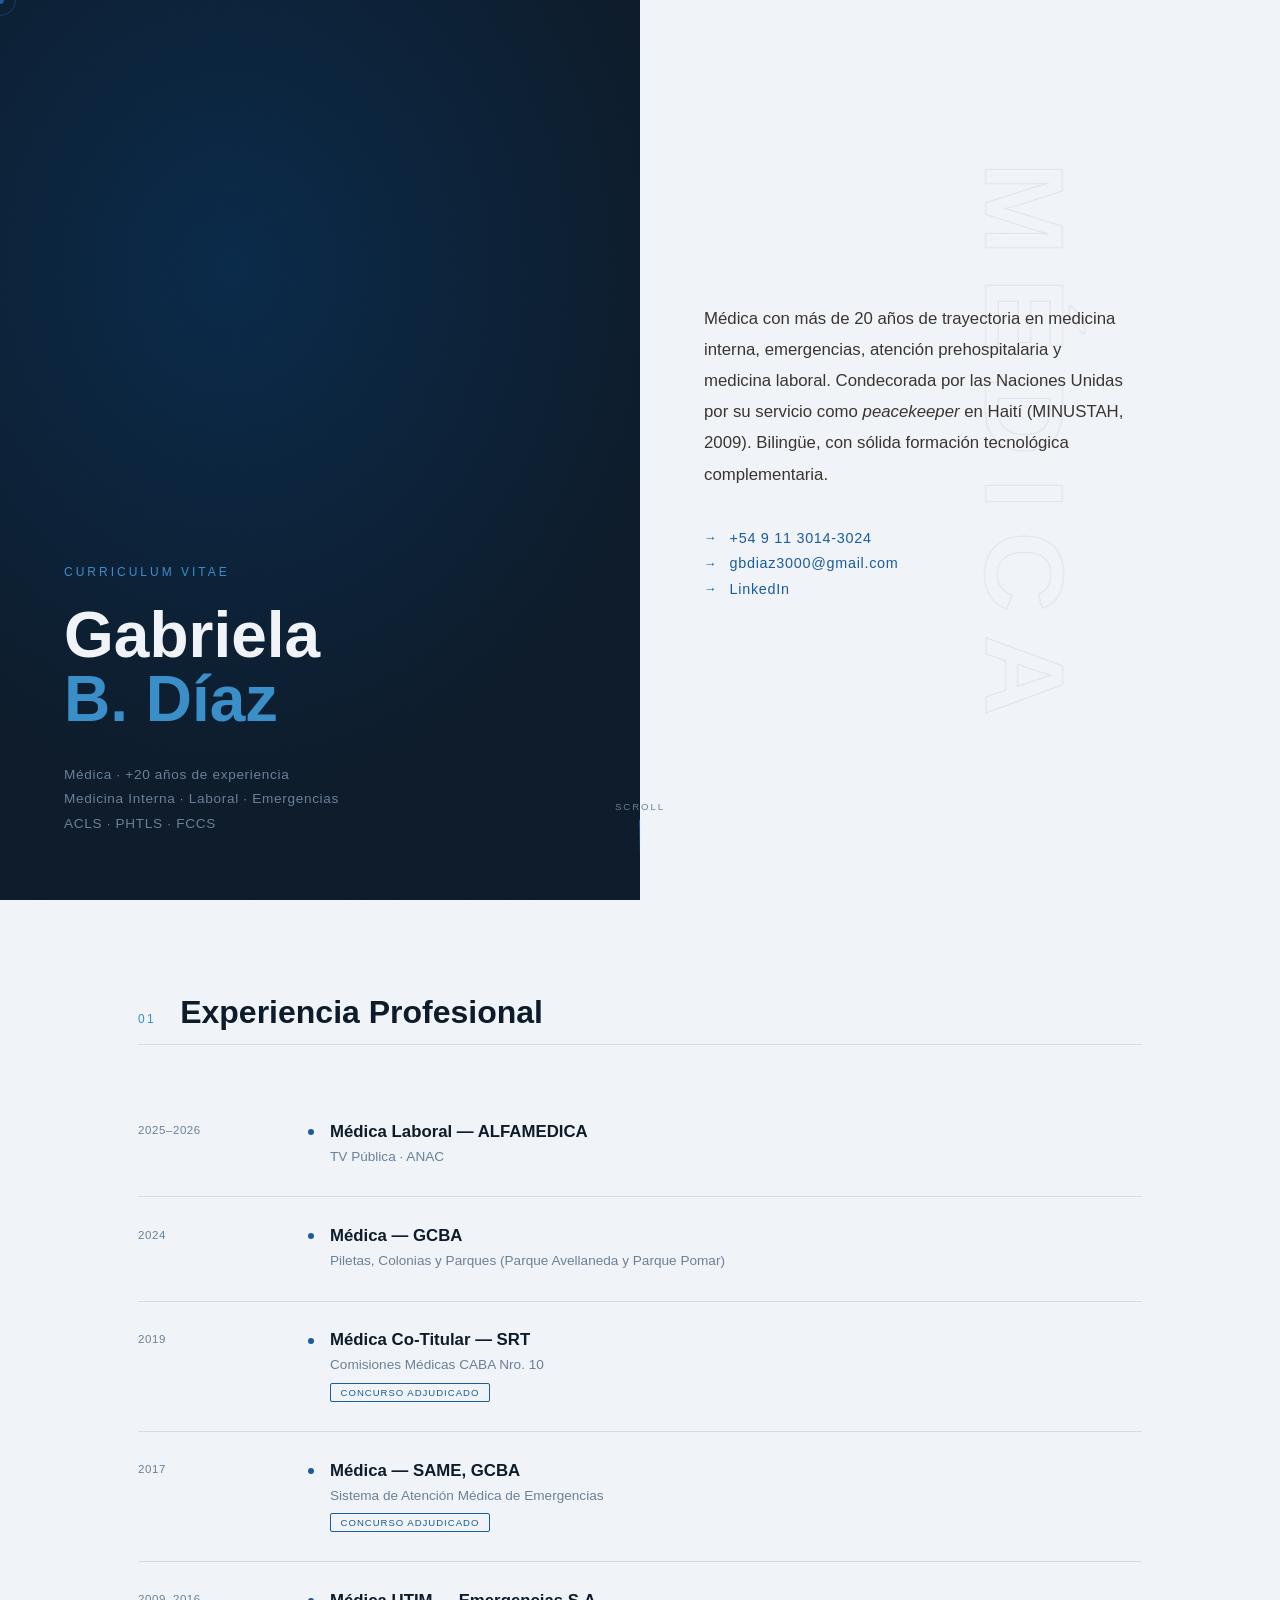
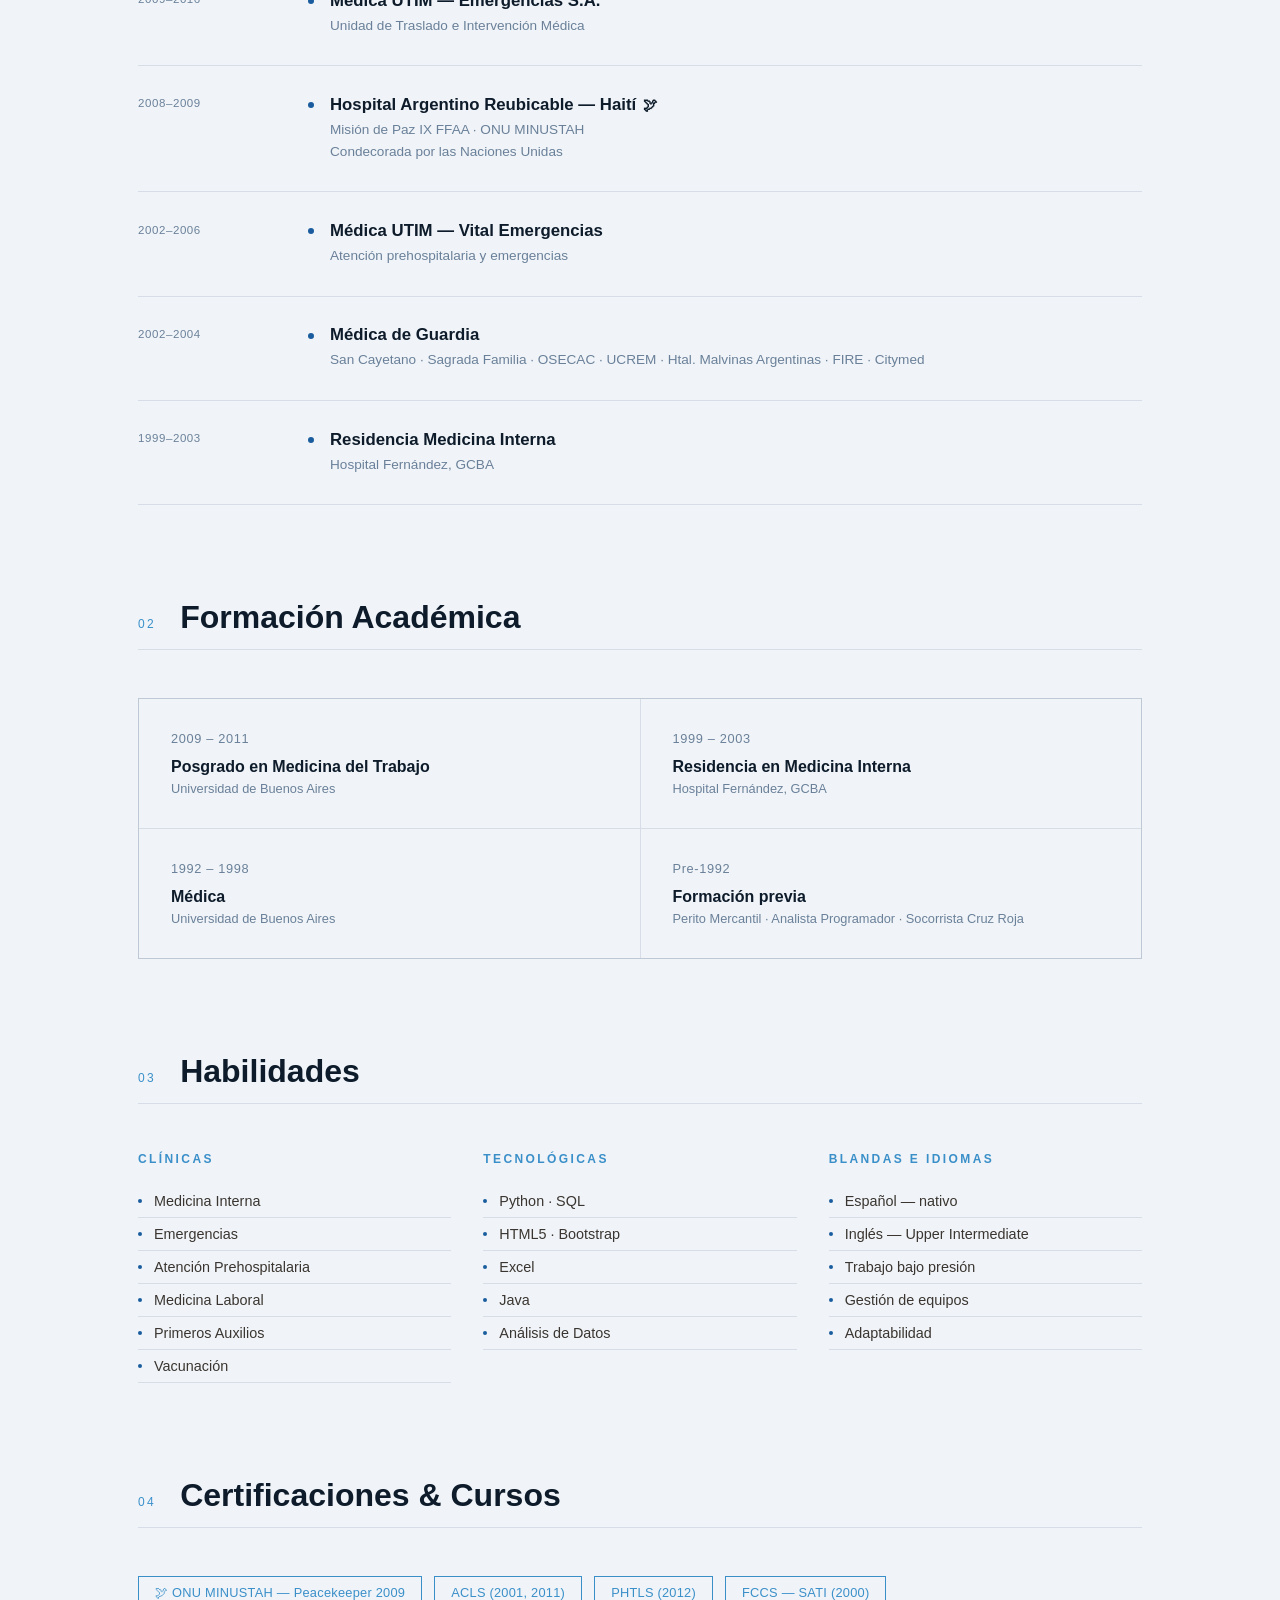
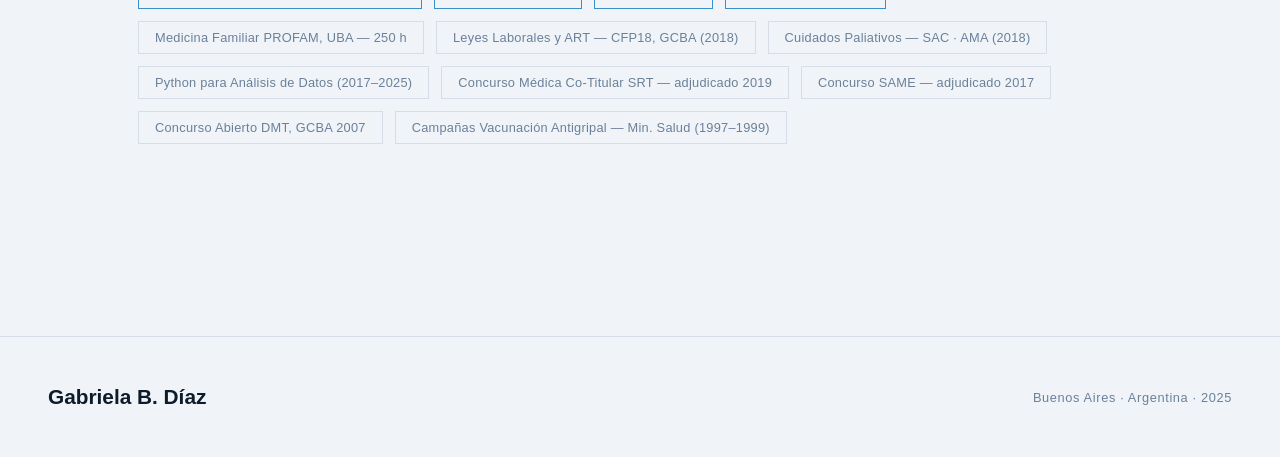
==== index.html @ 49279bb2 "segundo comit, cambio nombre al archivo index" ====
<!DOCTYPE html>
<html lang="es">
<head>
  <meta charset="UTF-8" />
  <meta name="viewport" content="width=device-width, initial-scale=1.0"/>
  <title>Gabriela B. Díaz — Médica</title>
  <link rel="stylesheet" href="style.css">
 
</head>
<body>

  <div class="cursor" id="cursor"></div>
  <div class="cursor-ring" id="cursorRing"></div>

  <!-- HERO -->
  <section class="hero">
    <div class="hero-left">
      <div class="hero-noise"></div>
      <div class="hero-name">
        <p class="label">Curriculum Vitae</p>
        <h1>Gabriela<br><em>B. Díaz</em></h1>
        <p class="title-line">
          Médica · +20 años de experiencia<br>
          Medicina Interna · Laboral · Emergencias<br>
          ACLS · PHTLS · FCCS
        </p>
      </div>
    </div>

    <div class="hero-right">
      <div class="summary-block">
        <p>
          Médica con más de 20 años de trayectoria en medicina interna, emergencias,
          atención prehospitalaria y medicina laboral. Condecorada por las Naciones
          Unidas por su servicio como <em>peacekeeper</em> en Haití (MINUSTAH, 2009).
          Bilingüe, con sólida formación tecnológica complementaria.
        </p>
        <div class="contact-row">
          <a href="https://wa.me/5491130143024">+54 9 11 3014-3024</a>
          <a href="mailto:gbdiaz3000@gmail.com">gbdiaz3000@gmail.com</a>
          <a href="https://www.linkedin.com/in/gabrielabeatrizdiaz/" target="_blank">LinkedIn</a>
        </div>
      </div>
    </div>

    <div class="scroll-hint">
      <span>Scroll</span>
      <div class="scroll-line"></div>
    </div>
  </section>

  <!-- MAIN -->
  <main>

    <!-- EXPERIENCIA -->
    <div class="section" data-section>
      <div class="section-header">
        <span class="section-num">01</span>
        <h2 class="section-title">Experiencia Profesional</h2>
      </div>

      <div class="exp-grid">

        <div class="exp-item">
          <div class="exp-year">2025–2026<div class="exp-dot"></div></div>
          <div class="exp-body">
            <h3>Médica Laboral — ALFAMEDICA</h3>
            <p>TV Pública · ANAC</p>
          </div>
        </div>

        <div class="exp-item">
          <div class="exp-year">2024<div class="exp-dot"></div></div>
          <div class="exp-body">
            <h3>Médica — GCBA</h3>
            <p>Piletas, Colonias y Parques (Parque Avellaneda y Parque Pomar)</p>
          </div>
        </div>

        <div class="exp-item">
          <div class="exp-year">2019<div class="exp-dot"></div></div>
          <div class="exp-body">
            <h3>Médica Co-Titular — SRT</h3>
            <p>Comisiones Médicas CABA Nro. 10</p>
            <span class="exp-badge">Concurso adjudicado</span>
          </div>
        </div>

        <div class="exp-item">
          <div class="exp-year">2017<div class="exp-dot"></div></div>
          <div class="exp-body">
            <h3>Médica — SAME, GCBA</h3>
            <p>Sistema de Atención Médica de Emergencias</p>
            <span class="exp-badge">Concurso adjudicado</span>
          </div>
        </div>

        <div class="exp-item">
          <div class="exp-year">2009–2016<div class="exp-dot"></div></div>
          <div class="exp-body">
            <h3>Médica UTIM — Emergencias S.A.</h3>
            <p>Unidad de Traslado e Intervención Médica</p>
          </div>
        </div>

        <div class="exp-item">
          <div class="exp-year">2008–2009<div class="exp-dot"></div></div>
          <div class="exp-body">
            <h3 class="un-medal">Hospital Argentino Reubicable — Haití</h3>
            <p>Misión de Paz IX FFAA · ONU MINUSTAH<br>Condecorada por las Naciones Unidas</p>
          </div>
        </div>

        <div class="exp-item">
          <div class="exp-year">2002–2006<div class="exp-dot"></div></div>
          <div class="exp-body">
            <h3>Médica UTIM — Vital Emergencias</h3>
            <p>Atención prehospitalaria y emergencias</p>
          </div>
        </div>

        <div class="exp-item">
          <div class="exp-year">2002–2004<div class="exp-dot"></div></div>
          <div class="exp-body">
            <h3>Médica de Guardia</h3>
            <p>San Cayetano · Sagrada Familia · OSECAC · UCREM · Htal. Malvinas Argentinas · FIRE · Citymed</p>
          </div>
        </div>

        <div class="exp-item">
          <div class="exp-year">1999–2003<div class="exp-dot"></div></div>
          <div class="exp-body">
            <h3>Residencia Medicina Interna</h3>
            <p>Hospital Fernández, GCBA</p>
          </div>
        </div>

      </div>
    </div>

    <!-- EDUCACION -->
    <div class="section" data-section>
      <div class="section-header">
        <span class="section-num">02</span>
        <h2 class="section-title">Formación Académica</h2>
      </div>

      <div class="edu-grid">

        <div class="edu-item">
          <p class="edu-year">2009 – 2011</p>
          <h3>Posgrado en Medicina del Trabajo</h3>
          <p>Universidad de Buenos Aires</p>
        </div>

        <div class="edu-item">
          <p class="edu-year">1999 – 2003</p>
          <h3>Residencia en Medicina Interna</h3>
          <p>Hospital Fernández, GCBA</p>
        </div>

        <div class="edu-item">
          <p class="edu-year">1992 – 1998</p>
          <h3>Médica</h3>
          <p>Universidad de Buenos Aires</p>
        </div>

        <div class="edu-item">
          <p class="edu-year">Pre-1992</p>
          <h3>Formación previa</h3>
          <p>Perito Mercantil · Analista Programador · Socorrista Cruz Roja</p>
        </div>

      </div>
    </div>

    <!-- HABILIDADES -->
    <div class="section" data-section>
      <div class="section-header">
        <span class="section-num">03</span>
        <h2 class="section-title">Habilidades</h2>
      </div>

      <div class="skills-container">

        <div class="skill-group">
          <h4>Clínicas</h4>
          <ul class="skill-list">
            <li>Medicina Interna</li>
            <li>Emergencias</li>
            <li>Atención Prehospitalaria</li>
            <li>Medicina Laboral</li>
            <li>Primeros Auxilios</li>
            <li>Vacunación</li>
          </ul>
        </div>

        <div class="skill-group">
          <h4>Tecnológicas</h4>
          <ul class="skill-list">
            <li>Python · SQL</li>
            <li>HTML5 · Bootstrap</li>
            <li>Excel</li>
            <li>Java</li>
            <li>Análisis de Datos</li>
          </ul>
        </div>

        <div class="skill-group">
          <h4>Blandas e Idiomas</h4>
          <ul class="skill-list">
            <li>Español — nativo</li>
            <li>Inglés — Upper Intermediate</li>
            <li>Trabajo bajo presión</li>
            <li>Gestión de equipos</li>
            <li>Adaptabilidad</li>
          </ul>
        </div>

      </div>
    </div>

    <!-- CERTIFICACIONES -->
    <div class="section" data-section>
      <div class="section-header">
        <span class="section-num">04</span>
        <h2 class="section-title">Certificaciones &amp; Cursos</h2>
      </div>

      <div class="certs-flow">
        <div class="cert-tag highlight">🕊 ONU MINUSTAH — Peacekeeper 2009</div>
        <div class="cert-tag highlight">ACLS (2001, 2011)</div>
        <div class="cert-tag highlight">PHTLS (2012)</div>
        <div class="cert-tag highlight">FCCS — SATI (2000)</div>
        <div class="cert-tag">Medicina Familiar PROFAM, UBA — 250 h</div>
        <div class="cert-tag">Leyes Laborales y ART — CFP18, GCBA (2018)</div>
        <div class="cert-tag">Cuidados Paliativos — SAC · AMA (2018)</div>
        <div class="cert-tag">Python para Análisis de Datos (2017–2025)</div>
        <div class="cert-tag">Concurso Médica Co-Titular SRT — adjudicado 2019</div>
        <div class="cert-tag">Concurso SAME — adjudicado 2017</div>
        <div class="cert-tag">Concurso Abierto DMT, GCBA 2007</div>
        <div class="cert-tag">Campañas Vacunación Antigripal — Min. Salud (1997–1999)</div>
      </div>
    </div>

  </main>

  <!-- FOOTER -->
  <footer>
    <div class="name">Gabriela B. Díaz</div>
    <div class="copy">Buenos Aires · Argentina · 2025</div>
  </footer>

  <script>
    // Custom cursor
    const cursor = document.getElementById('cursor');
    const ring = document.getElementById('cursorRing');
    let mouseX = 0, mouseY = 0;
    let ringX = 0, ringY = 0;

    document.addEventListener('mousemove', (e) => {
      mouseX = e.clientX;
      mouseY = e.clientY;
      cursor.style.left = mouseX + 'px';
      cursor.style.top = mouseY + 'px';
    });

    (function animateRing() {
      ringX += (mouseX - ringX) * 0.12;
      ringY += (mouseY - ringY) * 0.12;
      ring.style.left = ringX + 'px';
      ring.style.top = ringY + 'px';
      requestAnimationFrame(animateRing);
    })();

    // Scroll reveal
    const sections = document.querySelectorAll('[data-section]');
    const observer = new IntersectionObserver((entries) => {
      entries.forEach(e => {
        if (e.isIntersecting) e.target.classList.add('visible');
      });
    }, { threshold: 0.1 });

    sections.forEach(s => observer.observe(s));
  </script>
</body>
</html>
---- style.css ----
:root {
      --cream: #F0F4F8;
      --ink: #0D1B2A;
      --burgundy: #1A5C9E;
      --gold: #3A8FC9;
      --muted: #6A8099;
      --line: rgba(26,60,100,0.12);
    }

    *, *::before, *::after { box-sizing: border-box; margin: 0; padding: 0; }

    html { scroll-behavior: smooth; }

    body {
      background: var(--cream);
      color: var(--ink);
      font-family: Calibri, Arial, sans-serif;
      font-weight: 300;
      overflow-x: hidden;
      cursor: none;
    }

    /* Custom cursor */
    .cursor {
      position: fixed;
      width: 8px; height: 8px;
      background: var(--burgundy);
      border-radius: 50%;
      pointer-events: none;
      z-index: 9999;
      transition: transform 0.15s ease;
      transform: translate(-50%, -50%);
    }
    .cursor-ring {
      position: fixed;
      width: 32px; height: 32px;
      border: 1px solid var(--burgundy);
      border-radius: 50%;
      pointer-events: none;
      z-index: 9998;
      transition: transform 0.35s ease, opacity 0.3s;
      transform: translate(-50%, -50%);
      opacity: 0.5;
    }

    /* HERO */
    .hero {
      min-height: 100vh;
      display: grid;
      grid-template-columns: 1fr 1fr;
      position: relative;
      overflow: hidden;
    }

    .hero-left {
      background: var(--ink);
      display: flex;
      flex-direction: column;
      justify-content: flex-end;
      padding: 4rem;
      position: relative;
      overflow: hidden;
    }

    .hero-left::before {
      content: '';
      position: absolute;
      top: -40%;
      left: -20%;
      width: 140%;
      height: 140%;
      background: radial-gradient(ellipse at 40% 50%, #0a2a4a 0%, transparent 60%);
      animation: breathe 8s ease-in-out infinite;
    }

    @keyframes breathe {
      0%, 100% { transform: scale(1) rotate(0deg); opacity: 0.8; }
      50% { transform: scale(1.1) rotate(3deg); opacity: 1; }
    }

    .hero-noise {
      position: absolute;
      inset: 0;
      background-image: url("data:image/svg+xml,%3Csvg viewBox='0 0 256 256' xmlns='http://www.w3.org/2000/svg'%3E%3Cfilter id='noise'%3E%3CfeTurbulence type='fractalNoise' baseFrequency='0.9' numOctaves='4' stitchTiles='stitch'/%3E%3C/filter%3E%3Crect width='100%25' height='100%25' filter='url(%23noise)' opacity='0.04'/%3E%3C/svg%3E");
      opacity: 0.3;
      pointer-events: none;
    }

    .hero-name {
      position: relative;
      z-index: 1;
    }

    .hero-name .label {
      font-family: Calibri, Arial, sans-serif;
      font-size: 0.75rem;
      letter-spacing: 0.25em;
      color: var(--gold);
      text-transform: uppercase;
      margin-bottom: 1.5rem;
      opacity: 0;
      animation: fadeUp 1s 0.3s forwards;
    }

    .hero-name h1 {
      font-family: Arial, Calibri, sans-serif;
      font-weight: 700;
      font-size: clamp(2.8rem, 5vw, 5rem);
      line-height: 1.0;
      color: var(--cream);
      opacity: 0;
      animation: fadeUp 1s 0.5s forwards;
    }

    .hero-name h1 em {
      font-style: normal;
      color: var(--gold);
    }

    .hero-name .title-line {
      margin-top: 2rem;
      font-family: Calibri, Arial, sans-serif;
      font-size: 0.85rem;
      color: var(--muted);
      letter-spacing: 0.05em;
      line-height: 1.8;
      opacity: 0;
      animation: fadeUp 1s 0.8s forwards;
    }

    .hero-right {
      display: flex;
      flex-direction: column;
      justify-content: center;
      padding: 4rem;
      position: relative;
    }

    .hero-right::after {
      content: 'MÉDICA';
      position: absolute;
      right: -2rem;
      top: 50%;
      transform: translateY(-50%) rotate(90deg);
      font-family: Arial, sans-serif;
      font-size: 7rem;
      font-weight: 700;
      color: transparent;
      -webkit-text-stroke: 1px rgba(26,23,20,0.08);
      letter-spacing: 0.2em;
      pointer-events: none;
      white-space: nowrap;
    }

    .summary-block {
      opacity: 0;
      animation: fadeUp 1s 1s forwards;
    }

    .summary-block p {
      font-size: 1.05rem;
      line-height: 1.85;
      color: #3a3530;
      max-width: 420px;
      margin-bottom: 2.5rem;
    }

    .contact-row {
      display: flex;
      flex-direction: column;
      gap: 0.6rem;
    }

    .contact-row a {
      font-family: Calibri, Arial, sans-serif;
      font-size: 0.9rem;
      color: var(--burgundy);
      text-decoration: none;
      letter-spacing: 0.05em;
      display: flex;
      align-items: center;
      gap: 0.75rem;
      transition: color 0.2s, gap 0.2s;
    }

    .contact-row a:hover { color: var(--gold); gap: 1rem; }

    .contact-row a::before {
      content: '→';
      font-size: 0.8rem;
    }

    .scroll-hint {
      position: absolute;
      bottom: 2.5rem;
      left: 50%;
      transform: translateX(-50%);
      display: flex;
      flex-direction: column;
      align-items: center;
      gap: 0.5rem;
      opacity: 0;
      animation: fadeIn 1s 1.5s forwards;
    }

    .scroll-hint span {
      font-family: Calibri, Arial, sans-serif;
      font-size: 0.6rem;
      letter-spacing: 0.2em;
      text-transform: uppercase;
      color: var(--muted);
    }

    .scroll-line {
      width: 1px;
      height: 40px;
      background: linear-gradient(to bottom, var(--burgundy), transparent);
      animation: scrollPulse 2s ease-in-out infinite;
    }

    @keyframes scrollPulse {
      0%, 100% { transform: scaleY(1); opacity: 1; }
      50% { transform: scaleY(0.5); opacity: 0.4; }
    }

    /* MAIN CONTENT */
    main { max-width: 1100px; margin: 0 auto; padding: 6rem 3rem; }

    /* SECTION */
    .section {
      margin-bottom: 6rem;
      opacity: 0;
      transform: translateY(30px);
      transition: opacity 0.8s ease, transform 0.8s ease;
    }

    .section.visible { opacity: 1; transform: translateY(0); }

    .section-header {
      display: flex;
      align-items: baseline;
      gap: 1.5rem;
      margin-bottom: 3rem;
      padding-bottom: 1rem;
      border-bottom: 1px solid var(--line);
    }

    .section-num {
      font-family: Calibri, Arial, sans-serif;
      font-size: 0.75rem;
      color: var(--gold);
      letter-spacing: 0.2em;
    }

    .section-title {
      font-family: Arial, Calibri, sans-serif;
      font-weight: 700;
      font-size: 2rem;
      line-height: 1;
    }

    /* EXPERIENCE ITEMS */
    .exp-grid { display: flex; flex-direction: column; gap: 0; }

    .exp-item {
      display: grid;
      grid-template-columns: 160px 1fr;
      gap: 2rem;
      padding: 1.8rem 0;
      border-bottom: 1px solid var(--line);
      position: relative;
      transition: background 0.2s;
    }

    .exp-item:hover { background: rgba(123,45,62,0.025); }
    .exp-item:hover .exp-dot { transform: scale(1.5); background: var(--gold); }

    .exp-year {
      font-family: Calibri, Arial, sans-serif;
      font-size: 0.72rem;
      color: var(--muted);
      letter-spacing: 0.05em;
      padding-top: 0.15rem;
      position: relative;
    }

    .exp-dot {
      position: absolute;
      right: -1rem;
      top: 0.45rem;
      width: 6px; height: 6px;
      background: var(--burgundy);
      border-radius: 50%;
      transition: all 0.3s;
    }

    .exp-body h3 {
      font-family: Arial, Calibri, sans-serif;
      font-weight: 700;
      font-size: 1.05rem;
      margin-bottom: 0.25rem;
    }

    .exp-body p {
      font-size: 0.85rem;
      color: var(--muted);
      line-height: 1.6;
    }

    .exp-badge {
      display: inline-block;
      margin-top: 0.4rem;
      font-family: Calibri, Arial, sans-serif;
      font-size: 0.6rem;
      letter-spacing: 0.1em;
      text-transform: uppercase;
      padding: 0.2rem 0.6rem;
      border: 1px solid var(--burgundy);
      color: var(--burgundy);
      border-radius: 2px;
    }

    /* EDUCATION */
    .edu-grid {
      display: grid;
      grid-template-columns: 1fr 1fr;
      gap: 1px;
      background: var(--line);
      border: 1px solid var(--line);
    }

    .edu-item {
      background: var(--cream);
      padding: 2rem;
      transition: background 0.3s;
    }

    .edu-item:hover { background: #e8f0f8; }

    .edu-year {
      font-family: Calibri, Arial, sans-serif;
      font-size: 0.75rem;
      color: var(--gold);
      letter-spacing: 0.05em;
      margin-bottom: 0.75rem;
    }

    .edu-item h3 {
      font-family: Arial, Calibri, sans-serif;
      font-size: 1rem;
      font-weight: 700;
      margin-bottom: 0.3rem;
    }

    .edu-item p {
      font-size: 0.8rem;
      color: var(--muted);
    }

    /* SKILLS */
    .skills-container { display: grid; grid-template-columns: 1fr 1fr 1fr; gap: 2rem; }

    .skill-group h4 {
      font-family: Calibri, Arial, sans-serif;
      font-size: 0.75rem;
      letter-spacing: 0.2em;
      text-transform: uppercase;
      color: var(--gold);
      margin-bottom: 1.2rem;
    }

    .skill-list { list-style: none; }

    .skill-list li {
      font-size: 0.9rem;
      color: #3a3530;
      padding: 0.5rem 0;
      border-bottom: 1px solid var(--line);
      display: flex;
      align-items: center;
      gap: 0.75rem;
      transition: color 0.2s;
    }

    .skill-list li:hover { color: var(--burgundy); }

    .skill-list li::before {
      content: '';
      width: 4px; height: 4px;
      background: var(--burgundy);
      border-radius: 50%;
      flex-shrink: 0;
    }

    /* CERTIFICATIONS */
    .certs-flow {
      display: flex;
      flex-wrap: wrap;
      gap: 0.75rem;
    }

    .cert-tag {
      font-family: Calibri, Arial, sans-serif;
      font-size: 0.8rem;
      padding: 0.5rem 1rem;
      border: 1px solid var(--line);
      color: var(--muted);
      letter-spacing: 0.02em;
      transition: all 0.25s;
      cursor: default;
    }

    .cert-tag:hover {
      border-color: var(--burgundy);
      color: var(--burgundy);
      background: rgba(26,92,158,0.05);
    }

    .cert-tag.highlight {
      border-color: var(--gold);
      color: var(--gold);
    }

    /* FOOTER */
    footer {
      border-top: 1px solid var(--line);
      padding: 3rem;
      display: flex;
      justify-content: space-between;
      align-items: center;
    }

    footer .name {
      font-family: Arial, Calibri, sans-serif;
      font-size: 1.3rem;
      font-weight: 700;
    }

    footer .copy {
      font-family: Calibri, Arial, sans-serif;
      font-size: 0.8rem;
      color: var(--muted);
      letter-spacing: 0.05em;
    }

    /* ANIMATIONS */
    @keyframes fadeUp {
      from { opacity: 0; transform: translateY(20px); }
      to { opacity: 1; transform: translateY(0); }
    }

    @keyframes fadeIn {
      to { opacity: 1; }
    }

    /* RESPONSIVE */
    @media (max-width: 768px) {
      .hero { grid-template-columns: 1fr; min-height: auto; }
      .hero-left { padding: 3rem 2rem 3rem; min-height: 60vh; }
      .hero-right { padding: 3rem 2rem; }
      .hero-right::after { display: none; }
      main { padding: 4rem 1.5rem; }
      .exp-item { grid-template-columns: 1fr; gap: 0.5rem; }
      .exp-dot { display: none; }
      .edu-grid { grid-template-columns: 1fr; }
      .skills-container { grid-template-columns: 1fr; }
      footer { flex-direction: column; gap: 1rem; text-align: center; }
    }

    /* UN Medal special treatment */
    .un-medal {
      position: relative;
      display: inline-block;
    }
    .un-medal::after {
      content: '🕊';
      margin-left: 0.4rem;
      font-size: 0.9rem;
    }
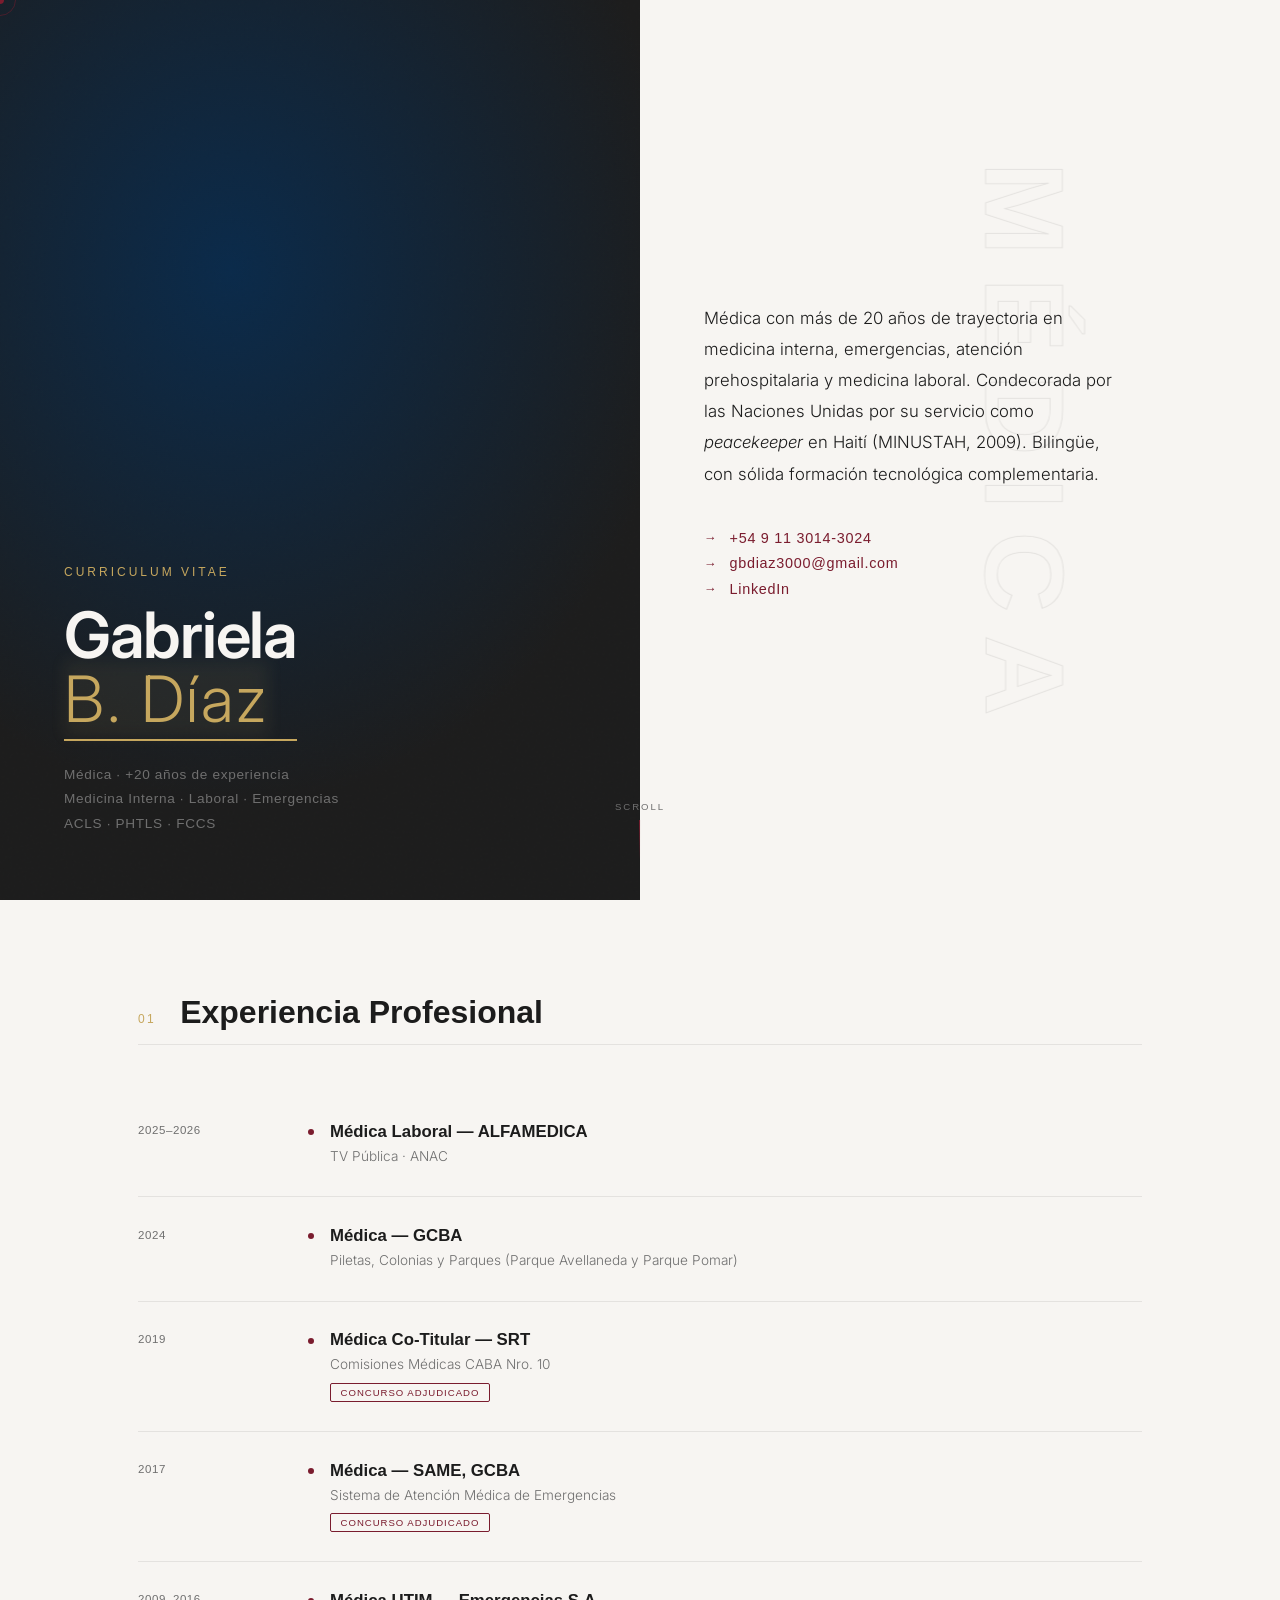
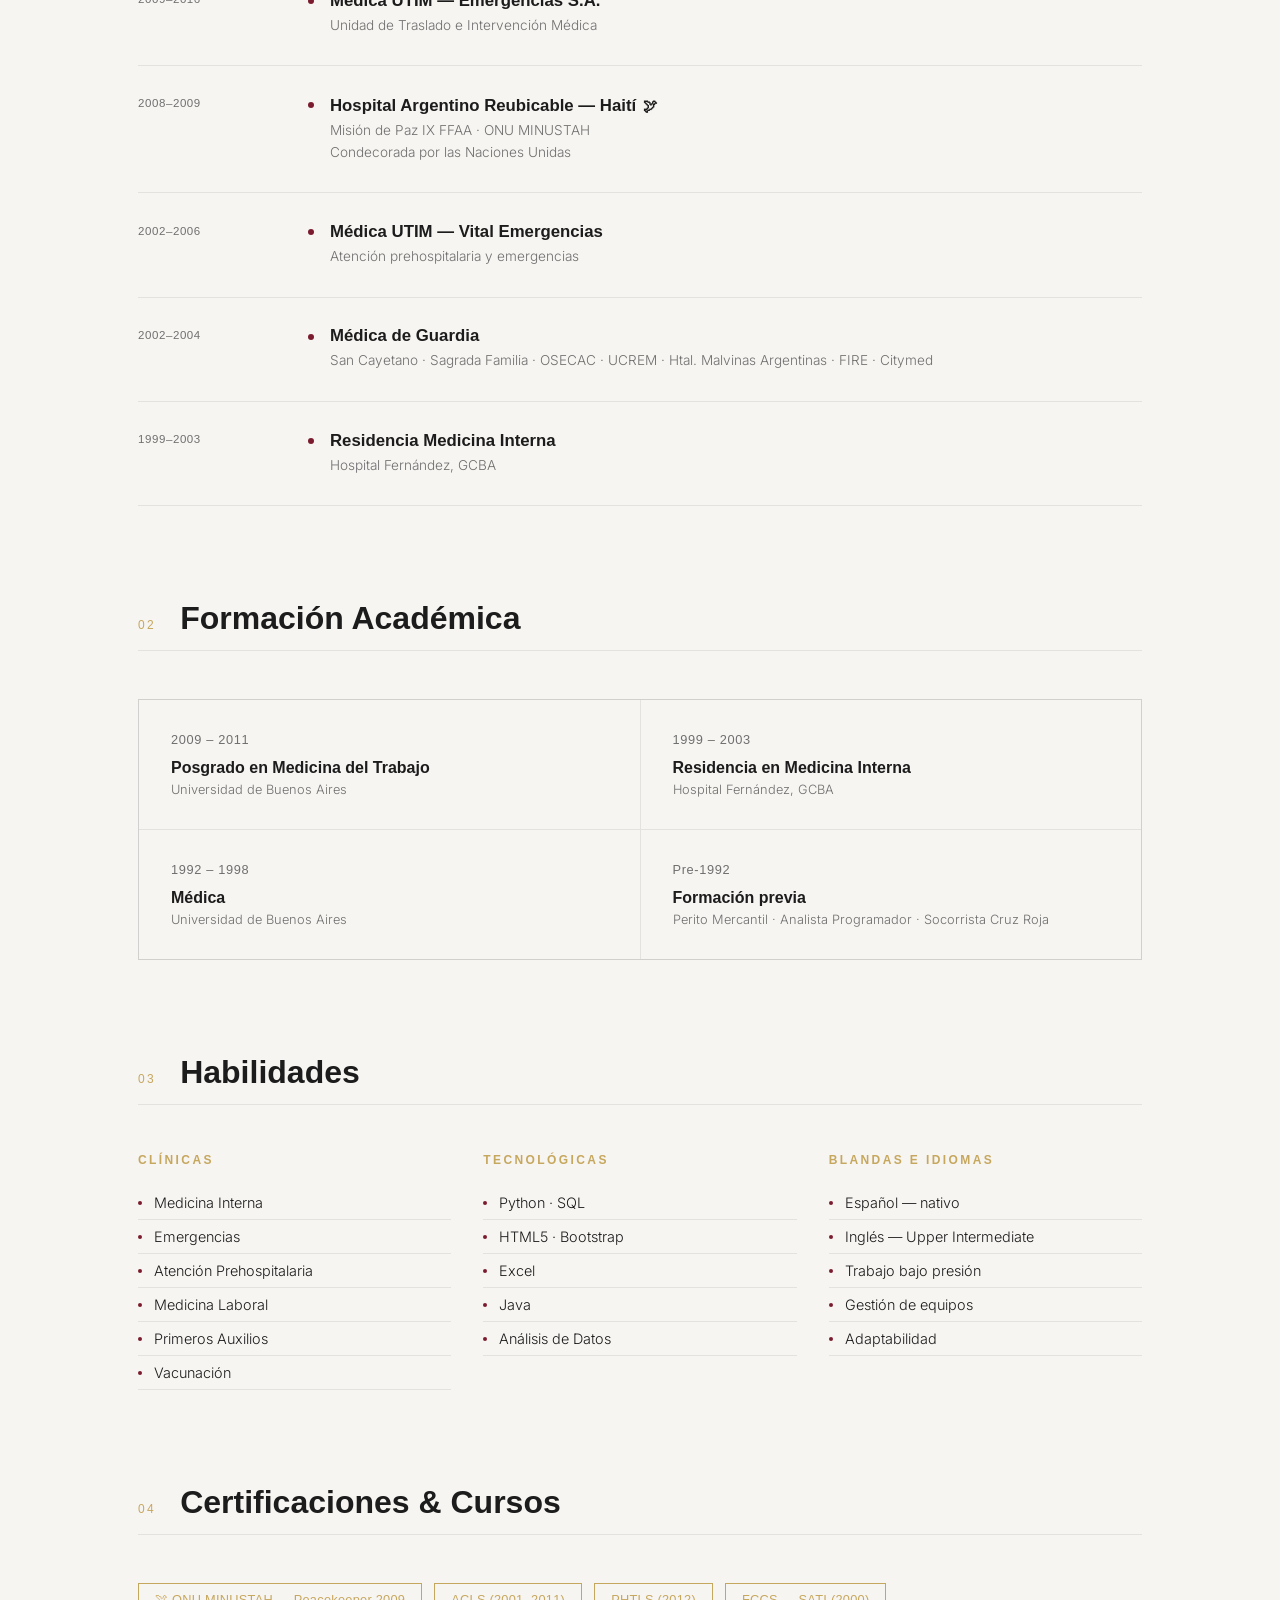
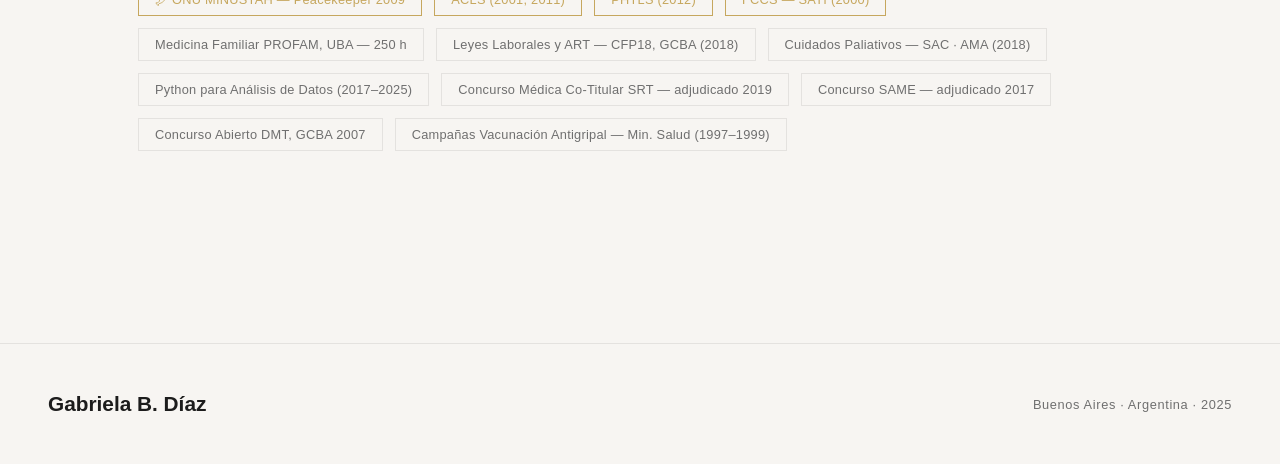
==== commit 981e2bc4: "cambios en el css, color" ====
--- a/index.html
+++ b/index.html
@@ -3,7 +3,8 @@
 <head>
   <meta charset="UTF-8" />
   <meta name="viewport" content="width=device-width, initial-scale=1.0"/>
-  <title>Gabriela B. Díaz — Médica</title>
+  <title>Dra. Gabriela B. Díaz </title>
+  <link href="https://fonts.googleapis.com/css2?family=Inter:wght@300;400;600&display=swap" rel="stylesheet">
   <link rel="stylesheet" href="style.css">
  
 </head>
--- a/style.css
+++ b/style.css
@@ -1,11 +1,37 @@
-     :root {
+     /*:root {
       --cream: #F0F4F8;
       --ink: #0D1B2A;
       --burgundy: #1A5C9E;
       --gold: #3A8FC9;
       --muted: #6A8099;
       --line: rgba(26,60,100,0.12);
-    }
+    }*/
+
+    :root {
+  --cream: #F7F5F2;
+  --ink: #1C1C1C;
+  --burgundy: #7A1C2E;   
+  --gold: #C6A75E;       
+  --muted: #6F6F6F;
+  --line: rgba(0,0,0,0.08);}
+  
+  /*
+  :root {
+  --cream: #F4F8FB;
+  --ink: #0F172A;
+  --burgundy: #0EA5A4;   // teal médico 
+  --gold: #38BDF8;       // celeste brillante 
+  --muted: #64748B;
+  --line: rgba(15,23,42,0.08);
+}*/
+/*:root {
+  --cream: #F4F8FB;
+  --ink: #0F172A;
+  --burgundy: #0EA5A4;   // teal médico 
+  --gold: #38BDF8;       // celeste brillante
+  --muted: #64748B;
+  --line: rgba(15,23,42,0.08);
+}*/
 
     *, *::before, *::after { box-sizing: border-box; margin: 0; padding: 0; }
 
@@ -14,7 +40,8 @@
     body {
       background: var(--cream);
       color: var(--ink);
-      font-family: Calibri, Arial, sans-serif;
+      font-family: 'Inter', Arial, sans-serif;
+
       font-weight: 300;
       overflow-x: hidden;
       cursor: none;
@@ -101,22 +128,56 @@
       opacity: 0;
       animation: fadeUp 1s 0.3s forwards;
     }
-
-    .hero-name h1 {
-      font-family: Arial, Calibri, sans-serif;
-      font-weight: 700;
-      font-size: clamp(2.8rem, 5vw, 5rem);
-      line-height: 1.0;
-      color: var(--cream);
-      opacity: 0;
-      animation: fadeUp 1s 0.5s forwards;
-    }
-
-    .hero-name h1 em {
-      font-style: normal;
-      color: var(--gold);
-    }
-
+.hero-name h1 {
+  font-family: 'Inter', Arial, sans-serif;
+  font-weight: 600;
+  letter-spacing: -0.02em;
+  position: relative;
+  display: inline-block;
+
+  font-size: clamp(2.8rem, 5vw, 5rem);
+  line-height: 1.0;
+  color: var(--cream);
+
+  opacity: 0;
+  animation: fadeUp 1s 0.5s forwards;
+}
+
+/* Línea animada debajo del nombre */
+.hero-name h1::after {
+  content: "";
+  position: absolute;
+  left: 0;
+  bottom: -10px;
+  width: 0%;
+  height: 2px;
+  background: var(--gold);
+  animation: lineReveal 1s 1.2s forwards;
+}
+
+@keyframes lineReveal {
+  to { width: 100%; }
+}
+
+/* Apellido */
+.hero-name h1 em {
+  font-style: normal;
+  font-weight: 300;
+  color: var(--gold);
+  letter-spacing: 0.04em;
+  position: relative;
+}
+
+/* Glow sutil detrás del apellido */
+.hero-name h1 em::after {
+  content: "";
+  position: absolute;
+  inset: 0;
+  background: var(--gold);
+  opacity: 0.08;
+  filter: blur(8px);
+  z-index: -1;
+}
     .hero-name .title-line {
       margin-top: 2rem;
       font-family: Calibri, Arial, sans-serif;
@@ -146,8 +207,7 @@
       font-size: 7rem;
       font-weight: 700;
       color: transparent;
-      -webkit-text-stroke: 1px rgba(26,23,20,0.08);
-      letter-spacing: 0.2em;
+      -webkit-text-stroke: 1px rgba(0,0,0,0.08);      letter-spacing: 0.2em;
       pointer-events: none;
       white-space: nowrap;
     }
@@ -160,7 +220,7 @@
     .summary-block p {
       font-size: 1.05rem;
       line-height: 1.85;
-      color: #3a3530;
+      color: var(--ink);
       max-width: 420px;
       margin-bottom: 2.5rem;
     }
@@ -271,8 +331,10 @@
       position: relative;
       transition: background 0.2s;
     }
-
-    .exp-item:hover { background: rgba(123,45,62,0.025); }
+.exp-item:hover {
+  background: rgba(122,28,46,0.04);
+}
+    /*.exp-item:hover { background: rgba(123,45,62,0.025); }*/
     .exp-item:hover .exp-dot { transform: scale(1.5); background: var(--gold); }
 
     .exp-year {
@@ -335,7 +397,7 @@
       transition: background 0.3s;
     }
 
-    .edu-item:hover { background: #e8f0f8; }
+    .edu-item:hover { background: rgba(0,0,0,0.03); }
 
     .edu-year {
       font-family: Calibri, Arial, sans-serif;
@@ -373,7 +435,7 @@
 
     .skill-list li {
       font-size: 0.9rem;
-      color: #3a3530;
+      color: var(--ink);
       padding: 0.5rem 0;
       border-bottom: 1px solid var(--line);
       display: flex;
@@ -411,10 +473,10 @@
     }
 
     .cert-tag:hover {
-      border-color: var(--burgundy);
-      color: var(--burgundy);
-      background: rgba(26,92,158,0.05);
-    }
+  border-color: var(--burgundy);
+  color: var(--burgundy);
+  background: rgba(122,28,46,0.06);
+}
 
     .cert-tag.highlight {
       border-color: var(--gold);
@@ -444,10 +506,22 @@
     }
 
     /* ANIMATIONS */
-    @keyframes fadeUp {
+    /*@keyframes fadeUp {
       from { opacity: 0; transform: translateY(20px); }
       to { opacity: 1; transform: translateY(0); }
-    }
+    }*/
+    @keyframes fadeUp {
+  from { 
+    opacity: 0; 
+    transform: translateY(30px); 
+    filter: blur(4px);
+  }
+  to { 
+    opacity: 1; 
+    transform: translateY(0); 
+    filter: blur(0);
+  }
+}
 
     @keyframes fadeIn {
       to { opacity: 1; }
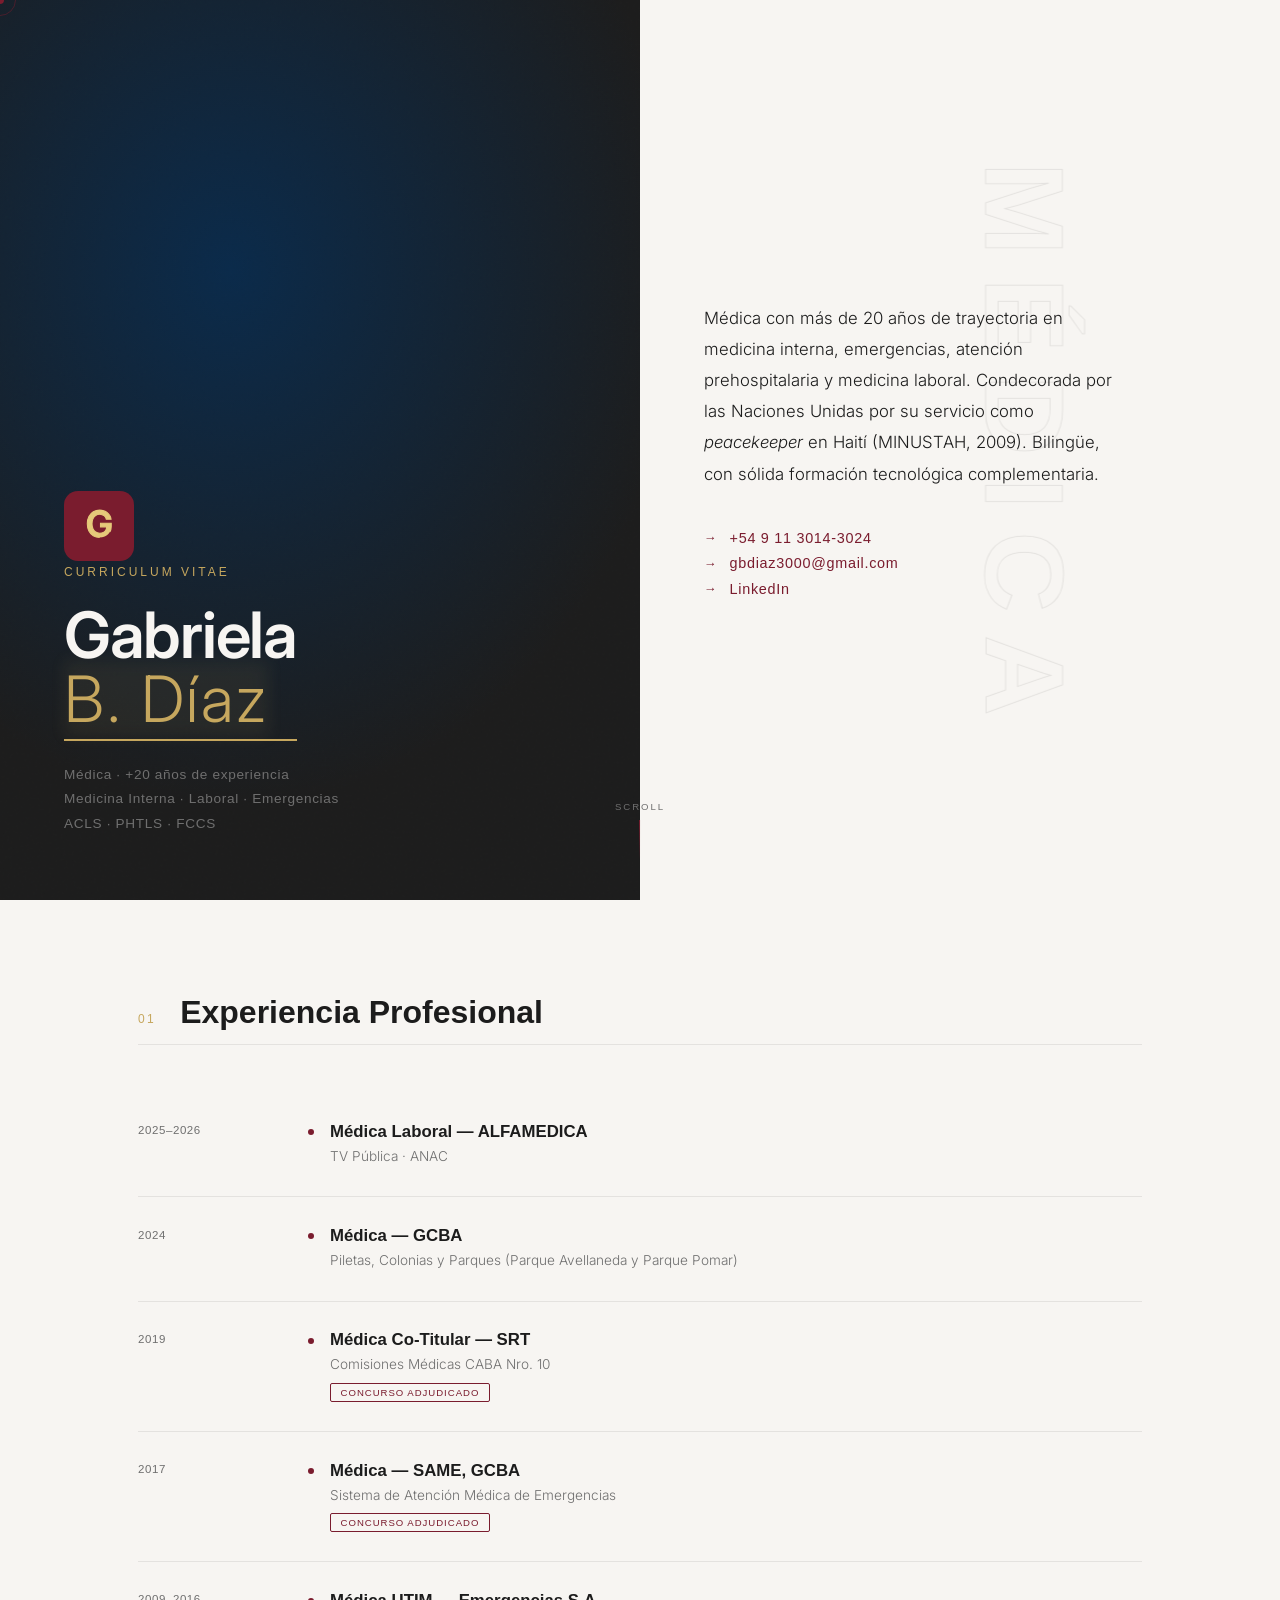
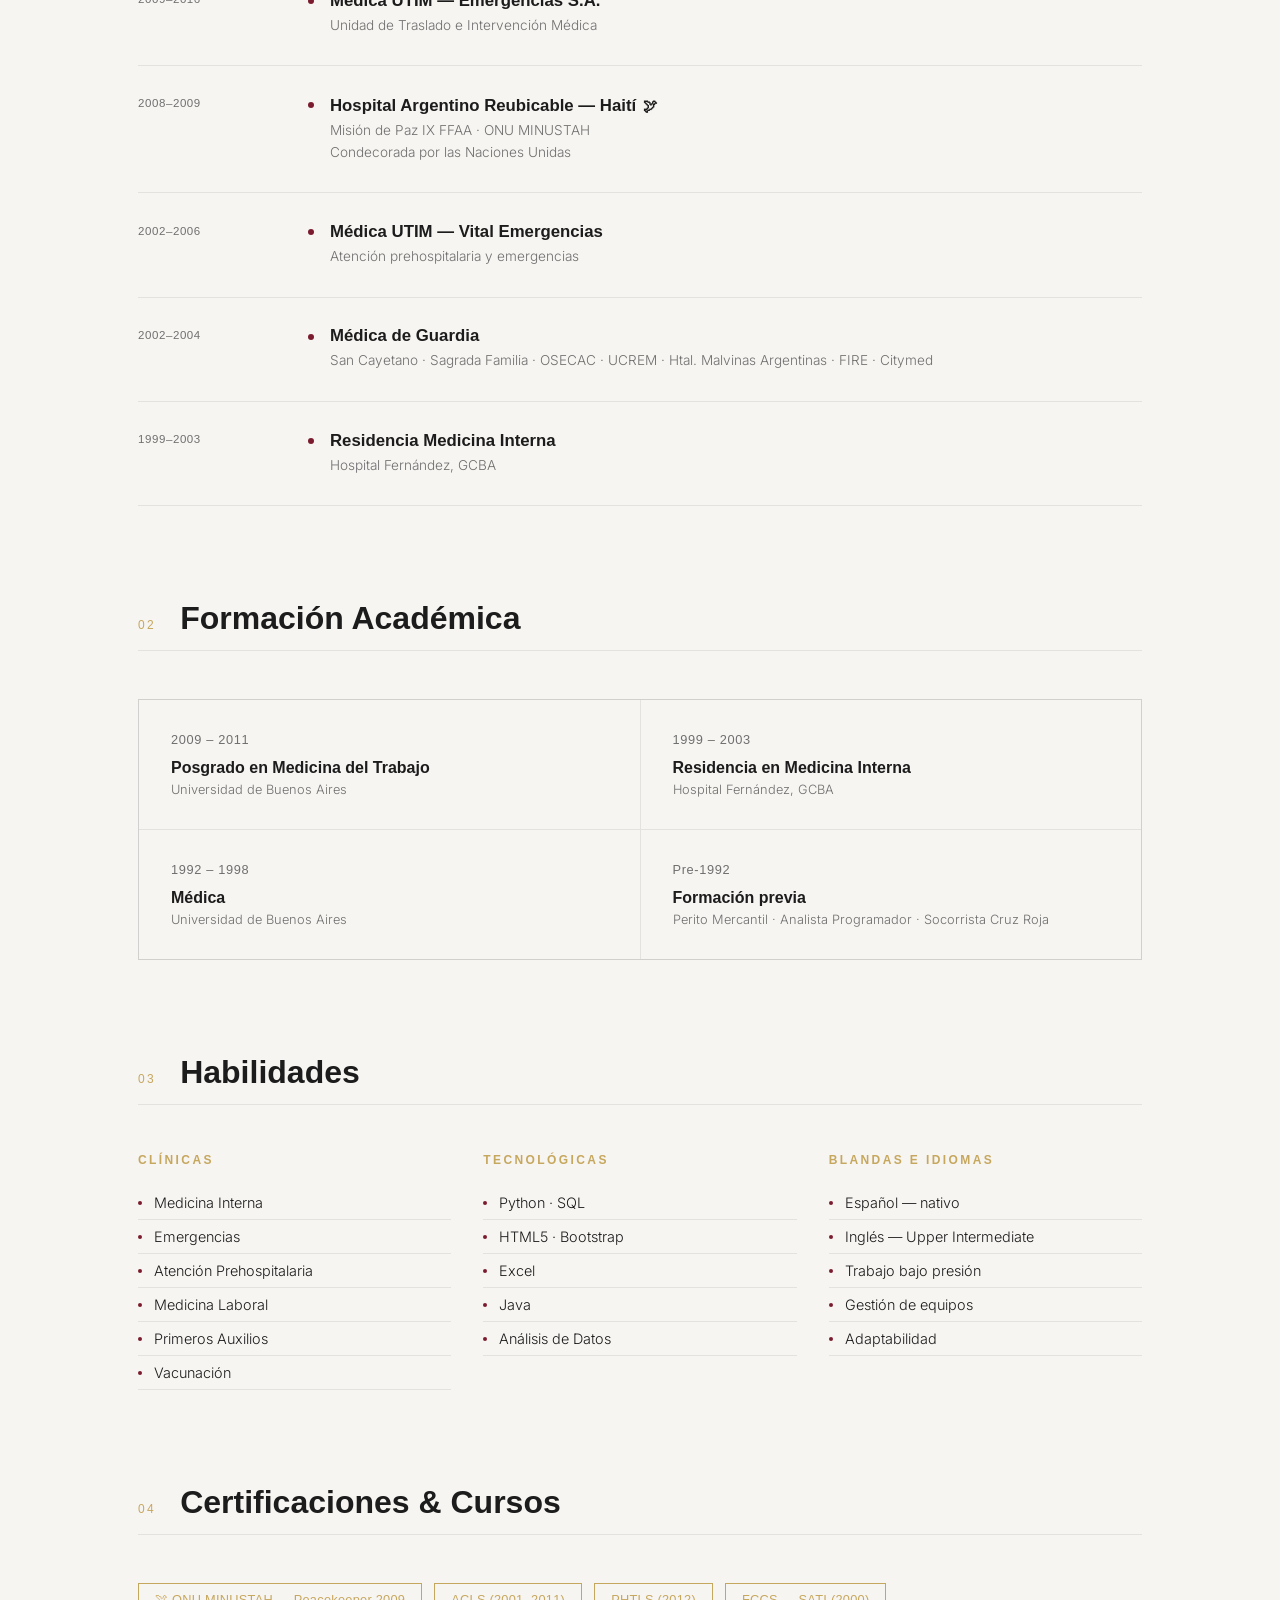
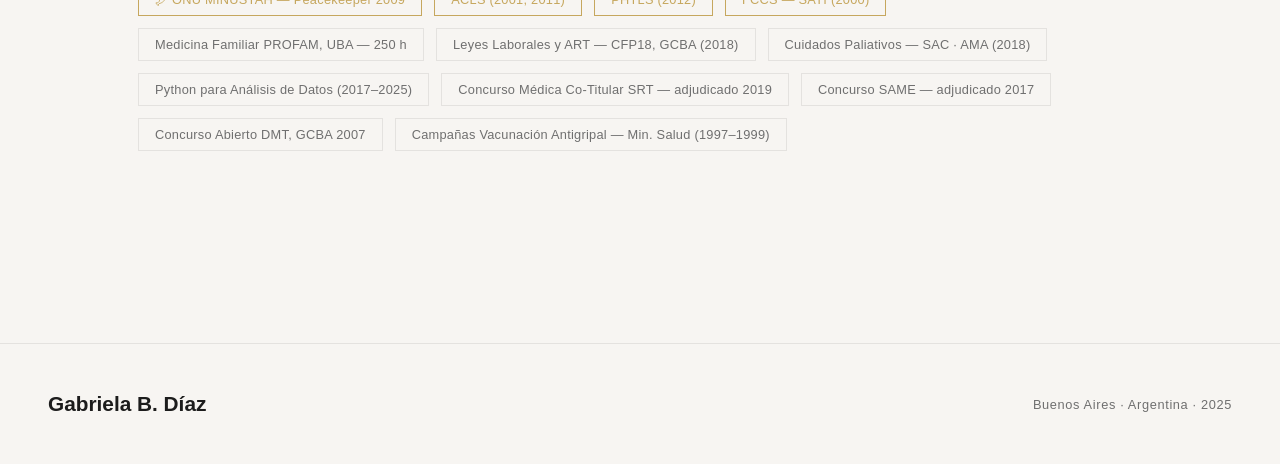
==== commit 372b7977: "cambio leve en hero" ====
--- a/index.html
+++ b/index.html
@@ -1,13 +1,16 @@
 <!DOCTYPE html>
 <html lang="es">
+
 <head>
   <meta charset="UTF-8" />
-  <meta name="viewport" content="width=device-width, initial-scale=1.0"/>
+  <meta name="viewport" content="width=device-width, initial-scale=1.0" />
   <title>Dra. Gabriela B. Díaz </title>
   <link href="https://fonts.googleapis.com/css2?family=Inter:wght@300;400;600&display=swap" rel="stylesheet">
+  <link rel="icon" type="image/svg+xml" href="favicon.svg">
   <link rel="stylesheet" href="style.css">
- 
+
 </head>
+
 <body>
 
   <div class="cursor" id="cursor"></div>
@@ -17,6 +20,14 @@
   <section class="hero">
     <div class="hero-left">
       <div class="hero-noise"></div>
+      <div class="logo-g">
+        <svg viewBox="0 0 100 100">
+          <rect class="bg" width="100" height="100" rx="20" />
+          <text class="g-letter" x="50%" y="52%" dominant-baseline="middle" text-anchor="middle">
+            G
+          </text>
+        </svg>
+      </div>
       <div class="hero-name">
         <p class="label">Curriculum Vitae</p>
         <h1>Gabriela<br><em>B. Díaz</em></h1>
@@ -63,7 +74,8 @@
       <div class="exp-grid">
 
         <div class="exp-item">
-          <div class="exp-year">2025–2026<div class="exp-dot"></div></div>
+          <div class="exp-year">2025–2026<div class="exp-dot"></div>
+          </div>
           <div class="exp-body">
             <h3>Médica Laboral — ALFAMEDICA</h3>
             <p>TV Pública · ANAC</p>
@@ -71,7 +83,8 @@
         </div>
 
         <div class="exp-item">
-          <div class="exp-year">2024<div class="exp-dot"></div></div>
+          <div class="exp-year">2024<div class="exp-dot"></div>
+          </div>
           <div class="exp-body">
             <h3>Médica — GCBA</h3>
             <p>Piletas, Colonias y Parques (Parque Avellaneda y Parque Pomar)</p>
@@ -79,7 +92,8 @@
         </div>
 
         <div class="exp-item">
-          <div class="exp-year">2019<div class="exp-dot"></div></div>
+          <div class="exp-year">2019<div class="exp-dot"></div>
+          </div>
           <div class="exp-body">
             <h3>Médica Co-Titular — SRT</h3>
             <p>Comisiones Médicas CABA Nro. 10</p>
@@ -88,7 +102,8 @@
         </div>
 
         <div class="exp-item">
-          <div class="exp-year">2017<div class="exp-dot"></div></div>
+          <div class="exp-year">2017<div class="exp-dot"></div>
+          </div>
           <div class="exp-body">
             <h3>Médica — SAME, GCBA</h3>
             <p>Sistema de Atención Médica de Emergencias</p>
@@ -97,7 +112,8 @@
         </div>
 
         <div class="exp-item">
-          <div class="exp-year">2009–2016<div class="exp-dot"></div></div>
+          <div class="exp-year">2009–2016<div class="exp-dot"></div>
+          </div>
           <div class="exp-body">
             <h3>Médica UTIM — Emergencias S.A.</h3>
             <p>Unidad de Traslado e Intervención Médica</p>
@@ -105,7 +121,8 @@
         </div>
 
         <div class="exp-item">
-          <div class="exp-year">2008–2009<div class="exp-dot"></div></div>
+          <div class="exp-year">2008–2009<div class="exp-dot"></div>
+          </div>
           <div class="exp-body">
             <h3 class="un-medal">Hospital Argentino Reubicable — Haití</h3>
             <p>Misión de Paz IX FFAA · ONU MINUSTAH<br>Condecorada por las Naciones Unidas</p>
@@ -113,7 +130,8 @@
         </div>
 
         <div class="exp-item">
-          <div class="exp-year">2002–2006<div class="exp-dot"></div></div>
+          <div class="exp-year">2002–2006<div class="exp-dot"></div>
+          </div>
           <div class="exp-body">
             <h3>Médica UTIM — Vital Emergencias</h3>
             <p>Atención prehospitalaria y emergencias</p>
@@ -121,7 +139,8 @@
         </div>
 
         <div class="exp-item">
-          <div class="exp-year">2002–2004<div class="exp-dot"></div></div>
+          <div class="exp-year">2002–2004<div class="exp-dot"></div>
+          </div>
           <div class="exp-body">
             <h3>Médica de Guardia</h3>
             <p>San Cayetano · Sagrada Familia · OSECAC · UCREM · Htal. Malvinas Argentinas · FIRE · Citymed</p>
@@ -129,7 +148,8 @@
         </div>
 
         <div class="exp-item">
-          <div class="exp-year">1999–2003<div class="exp-dot"></div></div>
+          <div class="exp-year">1999–2003<div class="exp-dot"></div>
+          </div>
           <div class="exp-body">
             <h3>Residencia Medicina Interna</h3>
             <p>Hospital Fernández, GCBA</p>
@@ -285,4 +305,5 @@
     sections.forEach(s => observer.observe(s));
   </script>
 </body>
-</html>
+
+</html>
--- a/style.css
+++ b/style.css
@@ -7,15 +7,16 @@
       --line: rgba(26,60,100,0.12);
     }*/
 
-    :root {
-  --cream: #F7F5F2;
-  --ink: #1C1C1C;
-  --burgundy: #7A1C2E;   
-  --gold: #C6A75E;       
-  --muted: #6F6F6F;
-  --line: rgba(0,0,0,0.08);}
-  
-  /*
+     :root {
+       --cream: #F7F5F2;
+       --ink: #1C1C1C;
+       --burgundy: #7A1C2E;
+       --gold: #C6A75E;
+       --muted: #6F6F6F;
+       --line: rgba(0, 0, 0, 0.08);
+     }
+
+     /*
   :root {
   --cream: #F4F8FB;
   --ink: #0F172A;
@@ -24,7 +25,7 @@
   --muted: #64748B;
   --line: rgba(15,23,42,0.08);
 }*/
-/*:root {
+     /*:root {
   --cream: #F4F8FB;
   --ink: #0F172A;
   --burgundy: #0EA5A4;   // teal médico 
@@ -33,522 +34,677 @@
   --line: rgba(15,23,42,0.08);
 }*/
 
-    *, *::before, *::after { box-sizing: border-box; margin: 0; padding: 0; }
-
-    html { scroll-behavior: smooth; }
-
-    body {
-      background: var(--cream);
-      color: var(--ink);
-      font-family: 'Inter', Arial, sans-serif;
-
-      font-weight: 300;
-      overflow-x: hidden;
-      cursor: none;
-    }
-
-    /* Custom cursor */
-    .cursor {
-      position: fixed;
-      width: 8px; height: 8px;
-      background: var(--burgundy);
-      border-radius: 50%;
-      pointer-events: none;
-      z-index: 9999;
-      transition: transform 0.15s ease;
-      transform: translate(-50%, -50%);
-    }
-    .cursor-ring {
-      position: fixed;
-      width: 32px; height: 32px;
-      border: 1px solid var(--burgundy);
-      border-radius: 50%;
-      pointer-events: none;
-      z-index: 9998;
-      transition: transform 0.35s ease, opacity 0.3s;
-      transform: translate(-50%, -50%);
-      opacity: 0.5;
-    }
-
-    /* HERO */
-    .hero {
-      min-height: 100vh;
-      display: grid;
-      grid-template-columns: 1fr 1fr;
-      position: relative;
-      overflow: hidden;
-    }
-
-    .hero-left {
-      background: var(--ink);
-      display: flex;
-      flex-direction: column;
-      justify-content: flex-end;
-      padding: 4rem;
-      position: relative;
-      overflow: hidden;
-    }
-
-    .hero-left::before {
-      content: '';
-      position: absolute;
-      top: -40%;
-      left: -20%;
-      width: 140%;
-      height: 140%;
-      background: radial-gradient(ellipse at 40% 50%, #0a2a4a 0%, transparent 60%);
-      animation: breathe 8s ease-in-out infinite;
-    }
-
-    @keyframes breathe {
-      0%, 100% { transform: scale(1) rotate(0deg); opacity: 0.8; }
-      50% { transform: scale(1.1) rotate(3deg); opacity: 1; }
-    }
-
-    .hero-noise {
-      position: absolute;
-      inset: 0;
-      background-image: url("data:image/svg+xml,%3Csvg viewBox='0 0 256 256' xmlns='http://www.w3.org/2000/svg'%3E%3Cfilter id='noise'%3E%3CfeTurbulence type='fractalNoise' baseFrequency='0.9' numOctaves='4' stitchTiles='stitch'/%3E%3C/filter%3E%3Crect width='100%25' height='100%25' filter='url(%23noise)' opacity='0.04'/%3E%3C/svg%3E");
-      opacity: 0.3;
-      pointer-events: none;
-    }
-
-    .hero-name {
-      position: relative;
-      z-index: 1;
-    }
-
-    .hero-name .label {
-      font-family: Calibri, Arial, sans-serif;
-      font-size: 0.75rem;
-      letter-spacing: 0.25em;
-      color: var(--gold);
-      text-transform: uppercase;
-      margin-bottom: 1.5rem;
-      opacity: 0;
-      animation: fadeUp 1s 0.3s forwards;
-    }
-.hero-name h1 {
-  font-family: 'Inter', Arial, sans-serif;
-  font-weight: 600;
-  letter-spacing: -0.02em;
-  position: relative;
-  display: inline-block;
-
-  font-size: clamp(2.8rem, 5vw, 5rem);
-  line-height: 1.0;
-  color: var(--cream);
-
-  opacity: 0;
-  animation: fadeUp 1s 0.5s forwards;
-}
-
-/* Línea animada debajo del nombre */
-.hero-name h1::after {
-  content: "";
-  position: absolute;
-  left: 0;
-  bottom: -10px;
-  width: 0%;
-  height: 2px;
-  background: var(--gold);
-  animation: lineReveal 1s 1.2s forwards;
-}
-
-@keyframes lineReveal {
-  to { width: 100%; }
-}
-
-/* Apellido */
-.hero-name h1 em {
-  font-style: normal;
-  font-weight: 300;
-  color: var(--gold);
-  letter-spacing: 0.04em;
-  position: relative;
-}
-
-/* Glow sutil detrás del apellido */
-.hero-name h1 em::after {
-  content: "";
-  position: absolute;
-  inset: 0;
-  background: var(--gold);
-  opacity: 0.08;
-  filter: blur(8px);
-  z-index: -1;
-}
-    .hero-name .title-line {
-      margin-top: 2rem;
-      font-family: Calibri, Arial, sans-serif;
-      font-size: 0.85rem;
-      color: var(--muted);
-      letter-spacing: 0.05em;
-      line-height: 1.8;
-      opacity: 0;
-      animation: fadeUp 1s 0.8s forwards;
-    }
-
-    .hero-right {
-      display: flex;
-      flex-direction: column;
-      justify-content: center;
-      padding: 4rem;
-      position: relative;
-    }
-
-    .hero-right::after {
-      content: 'MÉDICA';
-      position: absolute;
-      right: -2rem;
-      top: 50%;
-      transform: translateY(-50%) rotate(90deg);
-      font-family: Arial, sans-serif;
-      font-size: 7rem;
-      font-weight: 700;
-      color: transparent;
-      -webkit-text-stroke: 1px rgba(0,0,0,0.08);      letter-spacing: 0.2em;
-      pointer-events: none;
-      white-space: nowrap;
-    }
-
-    .summary-block {
-      opacity: 0;
-      animation: fadeUp 1s 1s forwards;
-    }
-
-    .summary-block p {
-      font-size: 1.05rem;
-      line-height: 1.85;
-      color: var(--ink);
-      max-width: 420px;
-      margin-bottom: 2.5rem;
-    }
-
-    .contact-row {
-      display: flex;
-      flex-direction: column;
-      gap: 0.6rem;
-    }
-
-    .contact-row a {
-      font-family: Calibri, Arial, sans-serif;
-      font-size: 0.9rem;
-      color: var(--burgundy);
-      text-decoration: none;
-      letter-spacing: 0.05em;
-      display: flex;
-      align-items: center;
-      gap: 0.75rem;
-      transition: color 0.2s, gap 0.2s;
-    }
-
-    .contact-row a:hover { color: var(--gold); gap: 1rem; }
-
-    .contact-row a::before {
-      content: '→';
-      font-size: 0.8rem;
-    }
-
-    .scroll-hint {
-      position: absolute;
-      bottom: 2.5rem;
-      left: 50%;
-      transform: translateX(-50%);
-      display: flex;
-      flex-direction: column;
-      align-items: center;
-      gap: 0.5rem;
-      opacity: 0;
-      animation: fadeIn 1s 1.5s forwards;
-    }
-
-    .scroll-hint span {
-      font-family: Calibri, Arial, sans-serif;
-      font-size: 0.6rem;
-      letter-spacing: 0.2em;
-      text-transform: uppercase;
-      color: var(--muted);
-    }
-
-    .scroll-line {
-      width: 1px;
-      height: 40px;
-      background: linear-gradient(to bottom, var(--burgundy), transparent);
-      animation: scrollPulse 2s ease-in-out infinite;
-    }
-
-    @keyframes scrollPulse {
-      0%, 100% { transform: scaleY(1); opacity: 1; }
-      50% { transform: scaleY(0.5); opacity: 0.4; }
-    }
-
-    /* MAIN CONTENT */
-    main { max-width: 1100px; margin: 0 auto; padding: 6rem 3rem; }
-
-    /* SECTION */
-    .section {
-      margin-bottom: 6rem;
-      opacity: 0;
-      transform: translateY(30px);
-      transition: opacity 0.8s ease, transform 0.8s ease;
-    }
-
-    .section.visible { opacity: 1; transform: translateY(0); }
-
-    .section-header {
-      display: flex;
-      align-items: baseline;
-      gap: 1.5rem;
-      margin-bottom: 3rem;
-      padding-bottom: 1rem;
-      border-bottom: 1px solid var(--line);
-    }
-
-    .section-num {
-      font-family: Calibri, Arial, sans-serif;
-      font-size: 0.75rem;
-      color: var(--gold);
-      letter-spacing: 0.2em;
-    }
-
-    .section-title {
-      font-family: Arial, Calibri, sans-serif;
-      font-weight: 700;
-      font-size: 2rem;
-      line-height: 1;
-    }
-
-    /* EXPERIENCE ITEMS */
-    .exp-grid { display: flex; flex-direction: column; gap: 0; }
-
-    .exp-item {
-      display: grid;
-      grid-template-columns: 160px 1fr;
-      gap: 2rem;
-      padding: 1.8rem 0;
-      border-bottom: 1px solid var(--line);
-      position: relative;
-      transition: background 0.2s;
-    }
-.exp-item:hover {
-  background: rgba(122,28,46,0.04);
-}
-    /*.exp-item:hover { background: rgba(123,45,62,0.025); }*/
-    .exp-item:hover .exp-dot { transform: scale(1.5); background: var(--gold); }
-
-    .exp-year {
-      font-family: Calibri, Arial, sans-serif;
-      font-size: 0.72rem;
-      color: var(--muted);
-      letter-spacing: 0.05em;
-      padding-top: 0.15rem;
-      position: relative;
-    }
-
-    .exp-dot {
-      position: absolute;
-      right: -1rem;
-      top: 0.45rem;
-      width: 6px; height: 6px;
-      background: var(--burgundy);
-      border-radius: 50%;
-      transition: all 0.3s;
-    }
-
-    .exp-body h3 {
-      font-family: Arial, Calibri, sans-serif;
-      font-weight: 700;
-      font-size: 1.05rem;
-      margin-bottom: 0.25rem;
-    }
-
-    .exp-body p {
-      font-size: 0.85rem;
-      color: var(--muted);
-      line-height: 1.6;
-    }
-
-    .exp-badge {
-      display: inline-block;
-      margin-top: 0.4rem;
-      font-family: Calibri, Arial, sans-serif;
-      font-size: 0.6rem;
-      letter-spacing: 0.1em;
-      text-transform: uppercase;
-      padding: 0.2rem 0.6rem;
-      border: 1px solid var(--burgundy);
-      color: var(--burgundy);
-      border-radius: 2px;
-    }
-
-    /* EDUCATION */
-    .edu-grid {
-      display: grid;
-      grid-template-columns: 1fr 1fr;
-      gap: 1px;
-      background: var(--line);
-      border: 1px solid var(--line);
-    }
-
-    .edu-item {
-      background: var(--cream);
-      padding: 2rem;
-      transition: background 0.3s;
-    }
-
-    .edu-item:hover { background: rgba(0,0,0,0.03); }
-
-    .edu-year {
-      font-family: Calibri, Arial, sans-serif;
-      font-size: 0.75rem;
-      color: var(--gold);
-      letter-spacing: 0.05em;
-      margin-bottom: 0.75rem;
-    }
-
-    .edu-item h3 {
-      font-family: Arial, Calibri, sans-serif;
-      font-size: 1rem;
-      font-weight: 700;
-      margin-bottom: 0.3rem;
-    }
-
-    .edu-item p {
-      font-size: 0.8rem;
-      color: var(--muted);
-    }
-
-    /* SKILLS */
-    .skills-container { display: grid; grid-template-columns: 1fr 1fr 1fr; gap: 2rem; }
-
-    .skill-group h4 {
-      font-family: Calibri, Arial, sans-serif;
-      font-size: 0.75rem;
-      letter-spacing: 0.2em;
-      text-transform: uppercase;
-      color: var(--gold);
-      margin-bottom: 1.2rem;
-    }
-
-    .skill-list { list-style: none; }
-
-    .skill-list li {
-      font-size: 0.9rem;
-      color: var(--ink);
-      padding: 0.5rem 0;
-      border-bottom: 1px solid var(--line);
-      display: flex;
-      align-items: center;
-      gap: 0.75rem;
-      transition: color 0.2s;
-    }
-
-    .skill-list li:hover { color: var(--burgundy); }
-
-    .skill-list li::before {
-      content: '';
-      width: 4px; height: 4px;
-      background: var(--burgundy);
-      border-radius: 50%;
-      flex-shrink: 0;
-    }
-
-    /* CERTIFICATIONS */
-    .certs-flow {
-      display: flex;
-      flex-wrap: wrap;
-      gap: 0.75rem;
-    }
-
-    .cert-tag {
-      font-family: Calibri, Arial, sans-serif;
-      font-size: 0.8rem;
-      padding: 0.5rem 1rem;
-      border: 1px solid var(--line);
-      color: var(--muted);
-      letter-spacing: 0.02em;
-      transition: all 0.25s;
-      cursor: default;
-    }
-
-    .cert-tag:hover {
-  border-color: var(--burgundy);
-  color: var(--burgundy);
-  background: rgba(122,28,46,0.06);
-}
-
-    .cert-tag.highlight {
-      border-color: var(--gold);
-      color: var(--gold);
-    }
-
-    /* FOOTER */
-    footer {
-      border-top: 1px solid var(--line);
-      padding: 3rem;
-      display: flex;
-      justify-content: space-between;
-      align-items: center;
-    }
-
-    footer .name {
-      font-family: Arial, Calibri, sans-serif;
-      font-size: 1.3rem;
-      font-weight: 700;
-    }
-
-    footer .copy {
-      font-family: Calibri, Arial, sans-serif;
-      font-size: 0.8rem;
-      color: var(--muted);
-      letter-spacing: 0.05em;
-    }
-
-    /* ANIMATIONS */
-    /*@keyframes fadeUp {
+     *,
+     *::before,
+     *::after {
+       box-sizing: border-box;
+       margin: 0;
+       padding: 0;
+     }
+
+     html {
+       scroll-behavior: smooth;
+     }
+
+     body {
+       background: var(--cream);
+       color: var(--ink);
+       font-family: 'Inter', Arial, sans-serif;
+
+       font-weight: 300;
+       overflow-x: hidden;
+       cursor: none;
+     }
+
+     /* Custom cursor */
+     .cursor {
+       position: fixed;
+       width: 8px;
+       height: 8px;
+       background: var(--burgundy);
+       border-radius: 50%;
+       pointer-events: none;
+       z-index: 9999;
+       transition: transform 0.15s ease;
+       transform: translate(-50%, -50%);
+     }
+
+     .cursor-ring {
+       position: fixed;
+       width: 32px;
+       height: 32px;
+       border: 1px solid var(--burgundy);
+       border-radius: 50%;
+       pointer-events: none;
+       z-index: 9998;
+       transition: transform 0.35s ease, opacity 0.3s;
+       transform: translate(-50%, -50%);
+       opacity: 0.5;
+     }
+
+     /* HERO */
+     .hero {
+       min-height: 100vh;
+       display: grid;
+       grid-template-columns: 1fr 1fr;
+       position: relative;
+       overflow: hidden;
+     }
+
+     .hero-left {
+       background: var(--ink);
+       display: flex;
+       flex-direction: column;
+       justify-content: flex-end;
+       padding: 4rem;
+       position: relative;
+       overflow: hidden;
+     }
+
+     .hero-left::before {
+       content: '';
+       position: absolute;
+       top: -40%;
+       left: -20%;
+       width: 140%;
+       height: 140%;
+       background: radial-gradient(ellipse at 40% 50%, #0a2a4a 0%, transparent 60%);
+       animation: breathe 8s ease-in-out infinite;
+     }
+
+     @keyframes breathe {
+
+       0%,
+       100% {
+         transform: scale(1) rotate(0deg);
+         opacity: 0.8;
+       }
+
+       50% {
+         transform: scale(1.1) rotate(3deg);
+         opacity: 1;
+       }
+     }
+
+     .hero-noise {
+       position: absolute;
+       inset: 0;
+       background-image: url("data:image/svg+xml,%3Csvg viewBox='0 0 256 256' xmlns='http://www.w3.org/2000/svg'%3E%3Cfilter id='noise'%3E%3CfeTurbulence type='fractalNoise' baseFrequency='0.9' numOctaves='4' stitchTiles='stitch'/%3E%3C/filter%3E%3Crect width='100%25' height='100%25' filter='url(%23noise)' opacity='0.04'/%3E%3C/svg%3E");
+       opacity: 0.3;
+       pointer-events: none;
+     }
+
+     .hero-name {
+       position: relative;
+       z-index: 1;
+     }
+
+     .hero-name .label {
+       font-family: Calibri, Arial, sans-serif;
+       font-size: 0.75rem;
+       letter-spacing: 0.25em;
+       color: var(--gold);
+       text-transform: uppercase;
+       margin-bottom: 1.5rem;
+       opacity: 0;
+       animation: fadeUp 1s 0.3s forwards;
+     }
+
+     .hero-name h1 {
+       font-family: 'Inter', Arial, sans-serif;
+       font-weight: 600;
+       letter-spacing: -0.02em;
+       position: relative;
+       display: inline-block;
+
+       font-size: clamp(2.8rem, 5vw, 5rem);
+       line-height: 1.0;
+       color: var(--cream);
+
+       opacity: 0;
+       animation: fadeUp 1s 0.5s forwards;
+     }
+
+     /* Línea animada debajo del nombre */
+     .hero-name h1::after {
+       content: "";
+       position: absolute;
+       left: 0;
+       bottom: -10px;
+       width: 0%;
+       height: 2px;
+       background: var(--gold);
+       animation: lineReveal 1s 1.2s forwards;
+     }
+
+     @keyframes lineReveal {
+       to {
+         width: 100%;
+       }
+     }
+
+     /* Apellido */
+     .hero-name h1 em {
+       font-style: normal;
+       font-weight: 300;
+       color: var(--gold);
+       letter-spacing: 0.04em;
+       position: relative;
+     }
+
+     /* Glow sutil detrás del apellido */
+     .hero-name h1 em::after {
+       content: "";
+       position: absolute;
+       inset: 0;
+       background: var(--gold);
+       opacity: 0.08;
+       filter: blur(8px);
+       z-index: -1;
+     }
+
+     .hero-name .title-line {
+       margin-top: 2rem;
+       font-family: Calibri, Arial, sans-serif;
+       font-size: 0.85rem;
+       color: var(--muted);
+       letter-spacing: 0.05em;
+       line-height: 1.8;
+       opacity: 0;
+       animation: fadeUp 1s 0.8s forwards;
+     }
+
+     .hero-right {
+       display: flex;
+       flex-direction: column;
+       justify-content: center;
+       padding: 4rem;
+       position: relative;
+     }
+
+     .hero-right::after {
+       content: 'MÉDICA';
+       position: absolute;
+       right: -2rem;
+       top: 50%;
+       transform: translateY(-50%) rotate(90deg);
+       font-family: Arial, sans-serif;
+       font-size: 7rem;
+       font-weight: 700;
+       color: transparent;
+       -webkit-text-stroke: 1px rgba(0, 0, 0, 0.08);
+       letter-spacing: 0.2em;
+       pointer-events: none;
+       white-space: nowrap;
+     }
+
+     .summary-block {
+       opacity: 0;
+       animation: fadeUp 1s 1s forwards;
+     }
+
+     .summary-block p {
+       font-size: 1.05rem;
+       line-height: 1.85;
+       color: var(--ink);
+       max-width: 420px;
+       margin-bottom: 2.5rem;
+     }
+
+     .contact-row {
+       display: flex;
+       flex-direction: column;
+       gap: 0.6rem;
+     }
+
+     .contact-row a {
+       font-family: Calibri, Arial, sans-serif;
+       font-size: 0.9rem;
+       color: var(--burgundy);
+       text-decoration: none;
+       letter-spacing: 0.05em;
+       display: flex;
+       align-items: center;
+       gap: 0.75rem;
+       transition: color 0.2s, gap 0.2s;
+     }
+
+     .contact-row a:hover {
+       color: var(--gold);
+       gap: 1rem;
+     }
+
+     .contact-row a::before {
+       content: '→';
+       font-size: 0.8rem;
+     }
+
+     .scroll-hint {
+       position: absolute;
+       bottom: 2.5rem;
+       left: 50%;
+       transform: translateX(-50%);
+       display: flex;
+       flex-direction: column;
+       align-items: center;
+       gap: 0.5rem;
+       opacity: 0;
+       animation: fadeIn 1s 1.5s forwards;
+     }
+
+     .scroll-hint span {
+       font-family: Calibri, Arial, sans-serif;
+       font-size: 0.6rem;
+       letter-spacing: 0.2em;
+       text-transform: uppercase;
+       color: var(--muted);
+     }
+
+     .scroll-line {
+       width: 1px;
+       height: 40px;
+       background: linear-gradient(to bottom, var(--burgundy), transparent);
+       animation: scrollPulse 2s ease-in-out infinite;
+     }
+
+     @keyframes scrollPulse {
+
+       0%,
+       100% {
+         transform: scaleY(1);
+         opacity: 1;
+       }
+
+       50% {
+         transform: scaleY(0.5);
+         opacity: 0.4;
+       }
+     }
+
+     /* MAIN CONTENT */
+     main {
+       max-width: 1100px;
+       margin: 0 auto;
+       padding: 6rem 3rem;
+     }
+
+     /* SECTION */
+     .section {
+       margin-bottom: 6rem;
+       opacity: 0;
+       transform: translateY(30px);
+       transition: opacity 0.8s ease, transform 0.8s ease;
+     }
+
+     .section.visible {
+       opacity: 1;
+       transform: translateY(0);
+     }
+
+     .section-header {
+       display: flex;
+       align-items: baseline;
+       gap: 1.5rem;
+       margin-bottom: 3rem;
+       padding-bottom: 1rem;
+       border-bottom: 1px solid var(--line);
+     }
+
+     .section-num {
+       font-family: Calibri, Arial, sans-serif;
+       font-size: 0.75rem;
+       color: var(--gold);
+       letter-spacing: 0.2em;
+     }
+
+     .section-title {
+       font-family: Arial, Calibri, sans-serif;
+       font-weight: 700;
+       font-size: 2rem;
+       line-height: 1;
+     }
+
+     /* EXPERIENCE ITEMS */
+     .exp-grid {
+       display: flex;
+       flex-direction: column;
+       gap: 0;
+     }
+
+     .exp-item {
+       display: grid;
+       grid-template-columns: 160px 1fr;
+       gap: 2rem;
+       padding: 1.8rem 0;
+       border-bottom: 1px solid var(--line);
+       position: relative;
+       transition: background 0.2s;
+     }
+
+     .exp-item:hover {
+       background: rgba(122, 28, 46, 0.04);
+     }
+
+     /*.exp-item:hover { background: rgba(123,45,62,0.025); }*/
+     .exp-item:hover .exp-dot {
+       transform: scale(1.5);
+       background: var(--gold);
+     }
+
+     .exp-year {
+       font-family: Calibri, Arial, sans-serif;
+       font-size: 0.72rem;
+       color: var(--muted);
+       letter-spacing: 0.05em;
+       padding-top: 0.15rem;
+       position: relative;
+     }
+
+     .exp-dot {
+       position: absolute;
+       right: -1rem;
+       top: 0.45rem;
+       width: 6px;
+       height: 6px;
+       background: var(--burgundy);
+       border-radius: 50%;
+       transition: all 0.3s;
+     }
+
+     .exp-body h3 {
+       font-family: Arial, Calibri, sans-serif;
+       font-weight: 700;
+       font-size: 1.05rem;
+       margin-bottom: 0.25rem;
+     }
+
+     .exp-body p {
+       font-size: 0.85rem;
+       color: var(--muted);
+       line-height: 1.6;
+     }
+
+     .exp-badge {
+       display: inline-block;
+       margin-top: 0.4rem;
+       font-family: Calibri, Arial, sans-serif;
+       font-size: 0.6rem;
+       letter-spacing: 0.1em;
+       text-transform: uppercase;
+       padding: 0.2rem 0.6rem;
+       border: 1px solid var(--burgundy);
+       color: var(--burgundy);
+       border-radius: 2px;
+     }
+
+     /* EDUCATION */
+     .edu-grid {
+       display: grid;
+       grid-template-columns: 1fr 1fr;
+       gap: 1px;
+       background: var(--line);
+       border: 1px solid var(--line);
+     }
+
+     .edu-item {
+       background: var(--cream);
+       padding: 2rem;
+       transition: background 0.3s;
+     }
+
+     .edu-item:hover {
+       background: rgba(0, 0, 0, 0.03);
+     }
+
+     .edu-year {
+       font-family: Calibri, Arial, sans-serif;
+       font-size: 0.75rem;
+       color: var(--gold);
+       letter-spacing: 0.05em;
+       margin-bottom: 0.75rem;
+     }
+
+     .edu-item h3 {
+       font-family: Arial, Calibri, sans-serif;
+       font-size: 1rem;
+       font-weight: 700;
+       margin-bottom: 0.3rem;
+     }
+
+     .edu-item p {
+       font-size: 0.8rem;
+       color: var(--muted);
+     }
+
+     /* SKILLS */
+     .skills-container {
+       display: grid;
+       grid-template-columns: 1fr 1fr 1fr;
+       gap: 2rem;
+     }
+
+     .skill-group h4 {
+       font-family: Calibri, Arial, sans-serif;
+       font-size: 0.75rem;
+       letter-spacing: 0.2em;
+       text-transform: uppercase;
+       color: var(--gold);
+       margin-bottom: 1.2rem;
+     }
+
+     .skill-list {
+       list-style: none;
+     }
+
+     .skill-list li {
+       font-size: 0.9rem;
+       color: var(--ink);
+       padding: 0.5rem 0;
+       border-bottom: 1px solid var(--line);
+       display: flex;
+       align-items: center;
+       gap: 0.75rem;
+       transition: color 0.2s;
+     }
+
+     .skill-list li:hover {
+       color: var(--burgundy);
+     }
+
+     .skill-list li::before {
+       content: '';
+       width: 4px;
+       height: 4px;
+       background: var(--burgundy);
+       border-radius: 50%;
+       flex-shrink: 0;
+     }
+
+     /* CERTIFICATIONS */
+     .certs-flow {
+       display: flex;
+       flex-wrap: wrap;
+       gap: 0.75rem;
+     }
+
+     .cert-tag {
+       font-family: Calibri, Arial, sans-serif;
+       font-size: 0.8rem;
+       padding: 0.5rem 1rem;
+       border: 1px solid var(--line);
+       color: var(--muted);
+       letter-spacing: 0.02em;
+       transition: all 0.25s;
+       cursor: default;
+     }
+
+     .cert-tag:hover {
+       border-color: var(--burgundy);
+       color: var(--burgundy);
+       background: rgba(122, 28, 46, 0.06);
+     }
+
+     .cert-tag.highlight {
+       border-color: var(--gold);
+       color: var(--gold);
+     }
+
+     /* FOOTER */
+     footer {
+       border-top: 1px solid var(--line);
+       padding: 3rem;
+       display: flex;
+       justify-content: space-between;
+       align-items: center;
+     }
+
+     footer .name {
+       font-family: Arial, Calibri, sans-serif;
+       font-size: 1.3rem;
+       font-weight: 700;
+     }
+
+     footer .copy {
+       font-family: Calibri, Arial, sans-serif;
+       font-size: 0.8rem;
+       color: var(--muted);
+       letter-spacing: 0.05em;
+     }
+
+     /* ANIMATIONS */
+     /*@keyframes fadeUp {
       from { opacity: 0; transform: translateY(20px); }
       to { opacity: 1; transform: translateY(0); }
     }*/
-    @keyframes fadeUp {
-  from { 
-    opacity: 0; 
-    transform: translateY(30px); 
-    filter: blur(4px);
-  }
-  to { 
-    opacity: 1; 
-    transform: translateY(0); 
-    filter: blur(0);
-  }
-}
-
-    @keyframes fadeIn {
-      to { opacity: 1; }
-    }
-
-    /* RESPONSIVE */
-    @media (max-width: 768px) {
-      .hero { grid-template-columns: 1fr; min-height: auto; }
-      .hero-left { padding: 3rem 2rem 3rem; min-height: 60vh; }
-      .hero-right { padding: 3rem 2rem; }
-      .hero-right::after { display: none; }
-      main { padding: 4rem 1.5rem; }
-      .exp-item { grid-template-columns: 1fr; gap: 0.5rem; }
-      .exp-dot { display: none; }
-      .edu-grid { grid-template-columns: 1fr; }
-      .skills-container { grid-template-columns: 1fr; }
-      footer { flex-direction: column; gap: 1rem; text-align: center; }
-    }
-
-    /* UN Medal special treatment */
-    .un-medal {
-      position: relative;
-      display: inline-block;
-    }
-    .un-medal::after {
-      content: '🕊';
-      margin-left: 0.4rem;
-      font-size: 0.9rem;
-    }
-  +     @keyframes fadeUp {
+       from {
+         opacity: 0;
+         transform: translateY(30px);
+         filter: blur(4px);
+       }
+
+       to {
+         opacity: 1;
+         transform: translateY(0);
+         filter: blur(0);
+       }
+     }
+
+     @keyframes fadeIn {
+       to {
+         opacity: 1;
+       }
+     }
+
+     /* RESPONSIVE */
+     @media (max-width: 768px) {
+       .hero {
+         grid-template-columns: 1fr;
+         min-height: auto;
+       }
+
+       .hero-left {
+         padding: 3rem 2rem 3rem;
+         min-height: 60vh;
+       }
+
+       .hero-right {
+         padding: 3rem 2rem;
+       }
+
+       .hero-right::after {
+         display: none;
+       }
+
+       main {
+         padding: 4rem 1.5rem;
+       }
+
+       .exp-item {
+         grid-template-columns: 1fr;
+         gap: 0.5rem;
+       }
+
+       .exp-dot {
+         display: none;
+       }
+
+       .edu-grid {
+         grid-template-columns: 1fr;
+       }
+
+       .skills-container {
+         grid-template-columns: 1fr;
+       }
+
+       footer {
+         flex-direction: column;
+         gap: 1rem;
+         text-align: center;
+       }
+     }
+
+     /* UN Medal special treatment */
+     .un-medal {
+       position: relative;
+       display: inline-block;
+     }
+
+     .un-medal::after {
+       content: '🕊';
+       margin-left: 0.4rem;
+       font-size: 0.9rem;
+     }
+
+     .logo-g {
+       width: 70px;
+       opacity: 0;
+       transform: translateY(20px) scale(0.95);
+       animation: logoEnter 1.2s ease forwards;
+     }
+
+     /* Fondo */
+     .logo-g .bg {
+       fill: #7A1C2E;
+     }
+
+     /* Letra */
+     .logo-g .g-letter {
+       font-family: 'Inter', Arial, sans-serif;
+       font-size: 52px;
+       font-weight: 600;
+       fill: none;
+       stroke: #E6C97A;
+       stroke-width: 1.5;
+
+       stroke-dasharray: 200;
+       stroke-dashoffset: 200;
+
+       animation: drawG 1.4s ease forwards 0.3s;
+     }
+
+     /* Entrada general */
+     @keyframes logoEnter {
+       to {
+         opacity: 1;
+         transform: translateY(0) scale(1);
+       }
+     }
+
+     /* Efecto “se dibuja” */
+     @keyframes drawG {
+       to {
+         stroke-dashoffset: 0;
+         fill: #E6C97A;
+       }
+     }
+
+     /* Hover glow elegante */
+     .logo-g svg {
+       transition: filter 0.4s ease, transform 0.3s ease;
+     }
+
+     .logo-g:hover svg {
+       filter: drop-shadow(0 0 10px rgba(230, 201, 122, 0.6));
+       transform: scale(1.05);
+     }
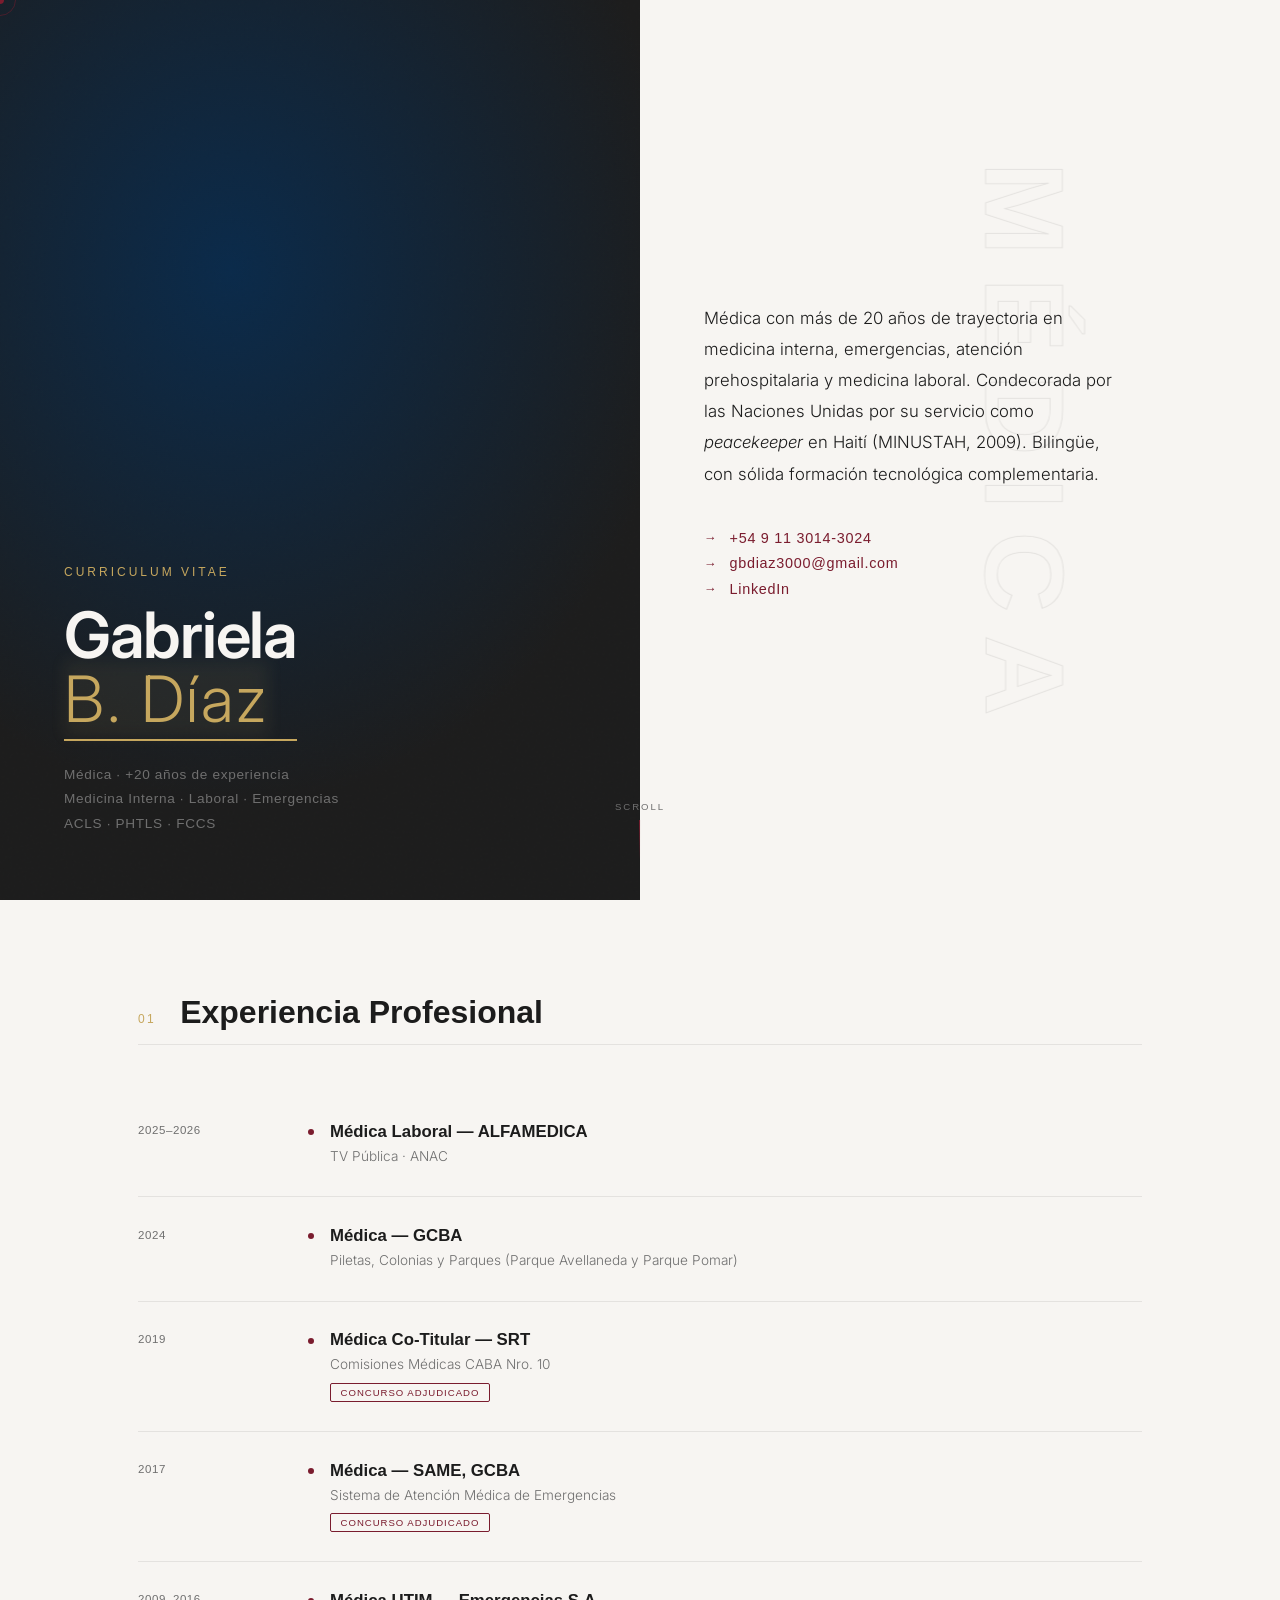
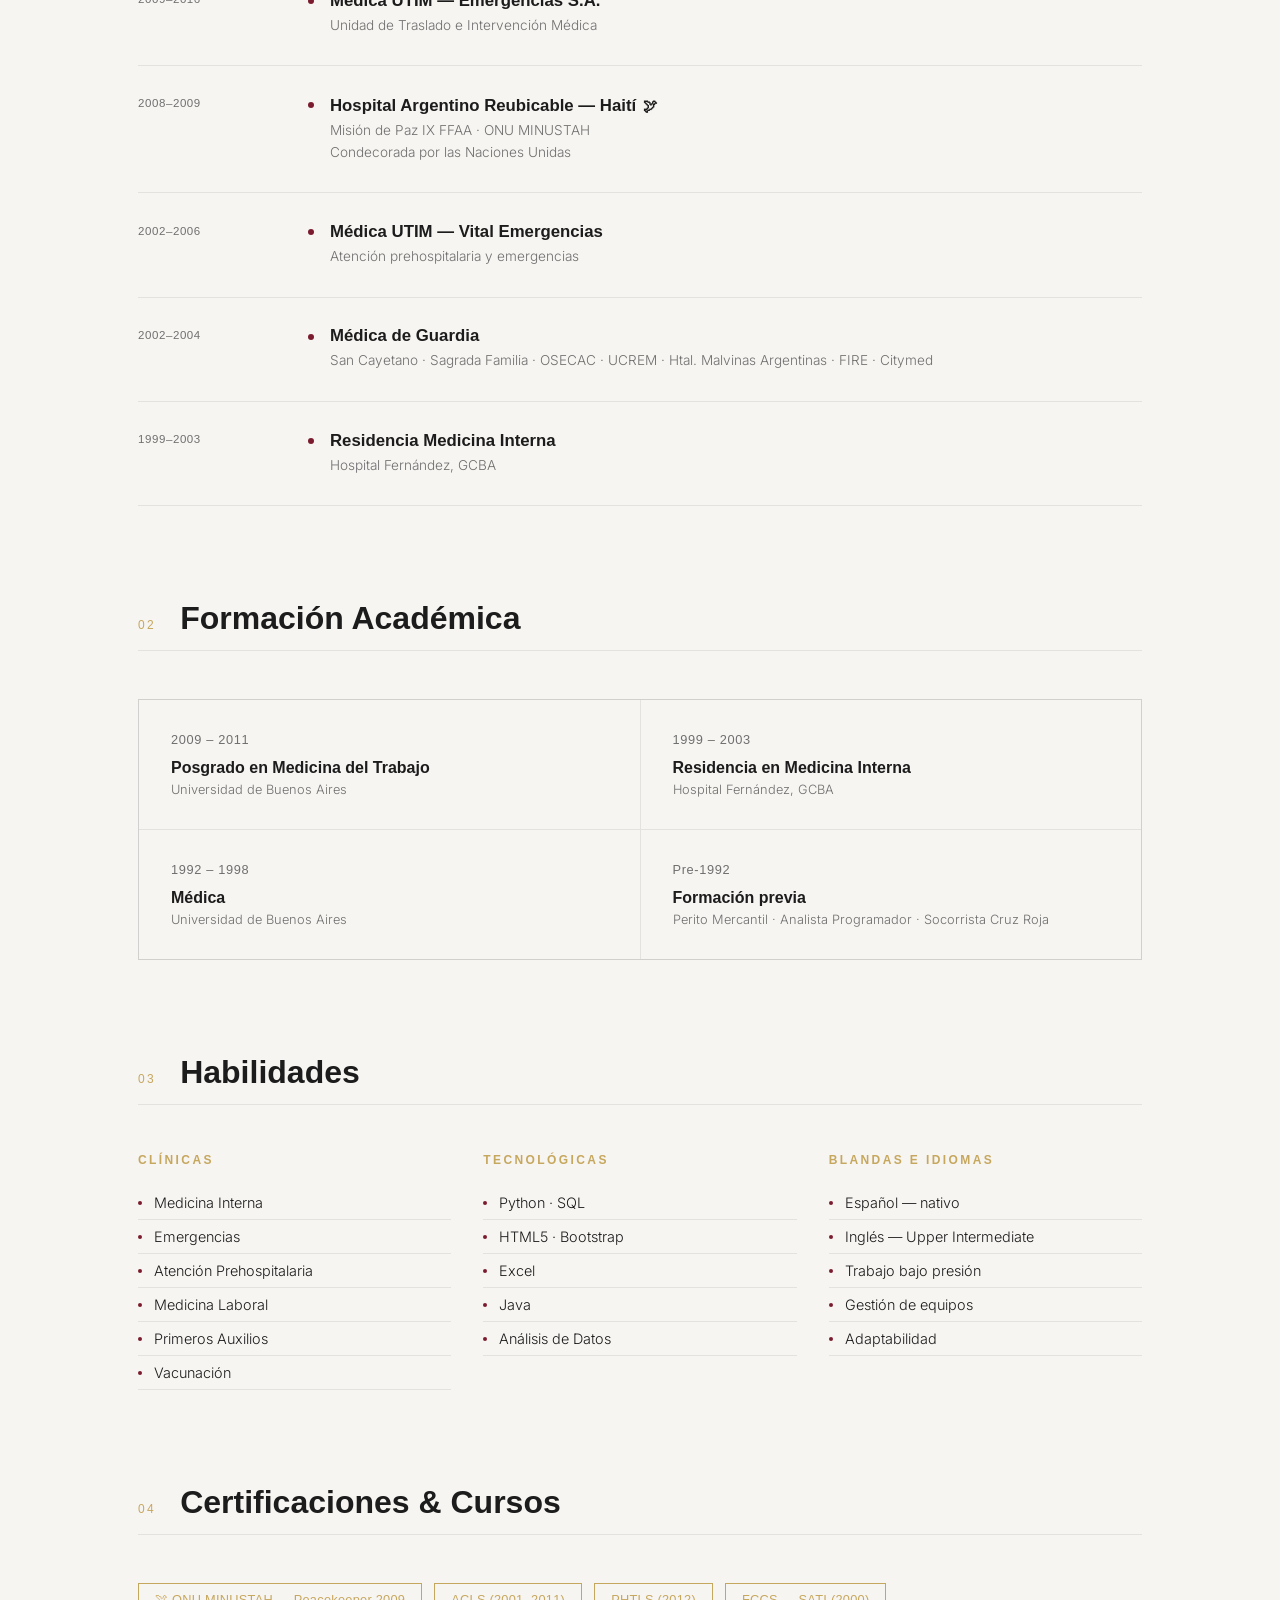
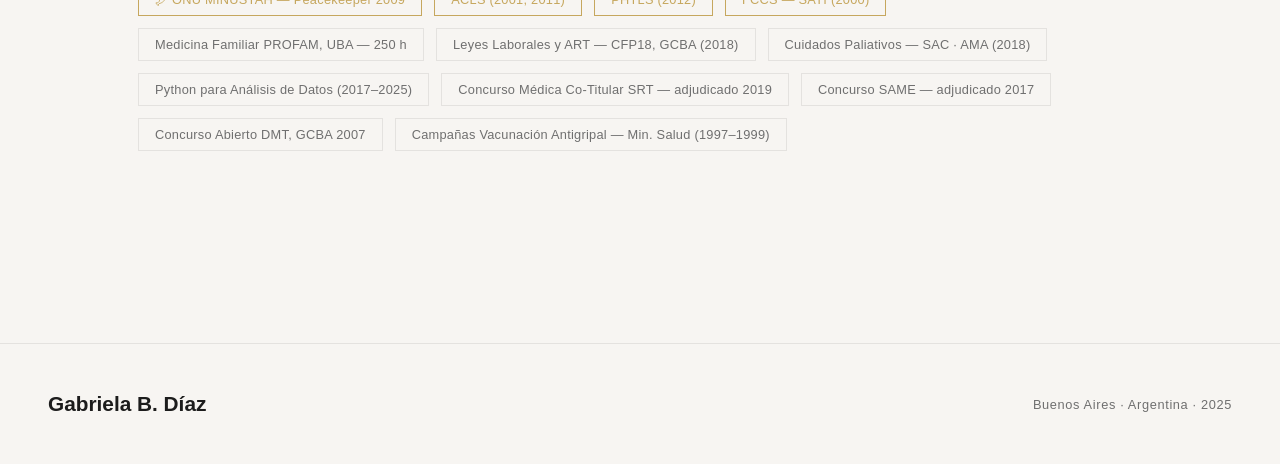
==== commit 0147f07f: "cambio leve en hero" ====
--- a/index.html
+++ b/index.html
@@ -20,14 +20,7 @@
   <section class="hero">
     <div class="hero-left">
       <div class="hero-noise"></div>
-      <div class="logo-g">
-        <svg viewBox="0 0 100 100">
-          <rect class="bg" width="100" height="100" rx="20" />
-          <text class="g-letter" x="50%" y="52%" dominant-baseline="middle" text-anchor="middle">
-            G
-          </text>
-        </svg>
-      </div>
+      
       <div class="hero-name">
         <p class="label">Curriculum Vitae</p>
         <h1>Gabriela<br><em>B. Díaz</em></h1>
--- a/style.css
+++ b/style.css
@@ -655,56 +655,3 @@
        margin-left: 0.4rem;
        font-size: 0.9rem;
      }
-
-     .logo-g {
-       width: 70px;
-       opacity: 0;
-       transform: translateY(20px) scale(0.95);
-       animation: logoEnter 1.2s ease forwards;
-     }
-
-     /* Fondo */
-     .logo-g .bg {
-       fill: #7A1C2E;
-     }
-
-     /* Letra */
-     .logo-g .g-letter {
-       font-family: 'Inter', Arial, sans-serif;
-       font-size: 52px;
-       font-weight: 600;
-       fill: none;
-       stroke: #E6C97A;
-       stroke-width: 1.5;
-
-       stroke-dasharray: 200;
-       stroke-dashoffset: 200;
-
-       animation: drawG 1.4s ease forwards 0.3s;
-     }
-
-     /* Entrada general */
-     @keyframes logoEnter {
-       to {
-         opacity: 1;
-         transform: translateY(0) scale(1);
-       }
-     }
-
-     /* Efecto “se dibuja” */
-     @keyframes drawG {
-       to {
-         stroke-dashoffset: 0;
-         fill: #E6C97A;
-       }
-     }
-
-     /* Hover glow elegante */
-     .logo-g svg {
-       transition: filter 0.4s ease, transform 0.3s ease;
-     }
-
-     .logo-g:hover svg {
-       filter: drop-shadow(0 0 10px rgba(230, 201, 122, 0.6));
-       transform: scale(1.05);
-     }
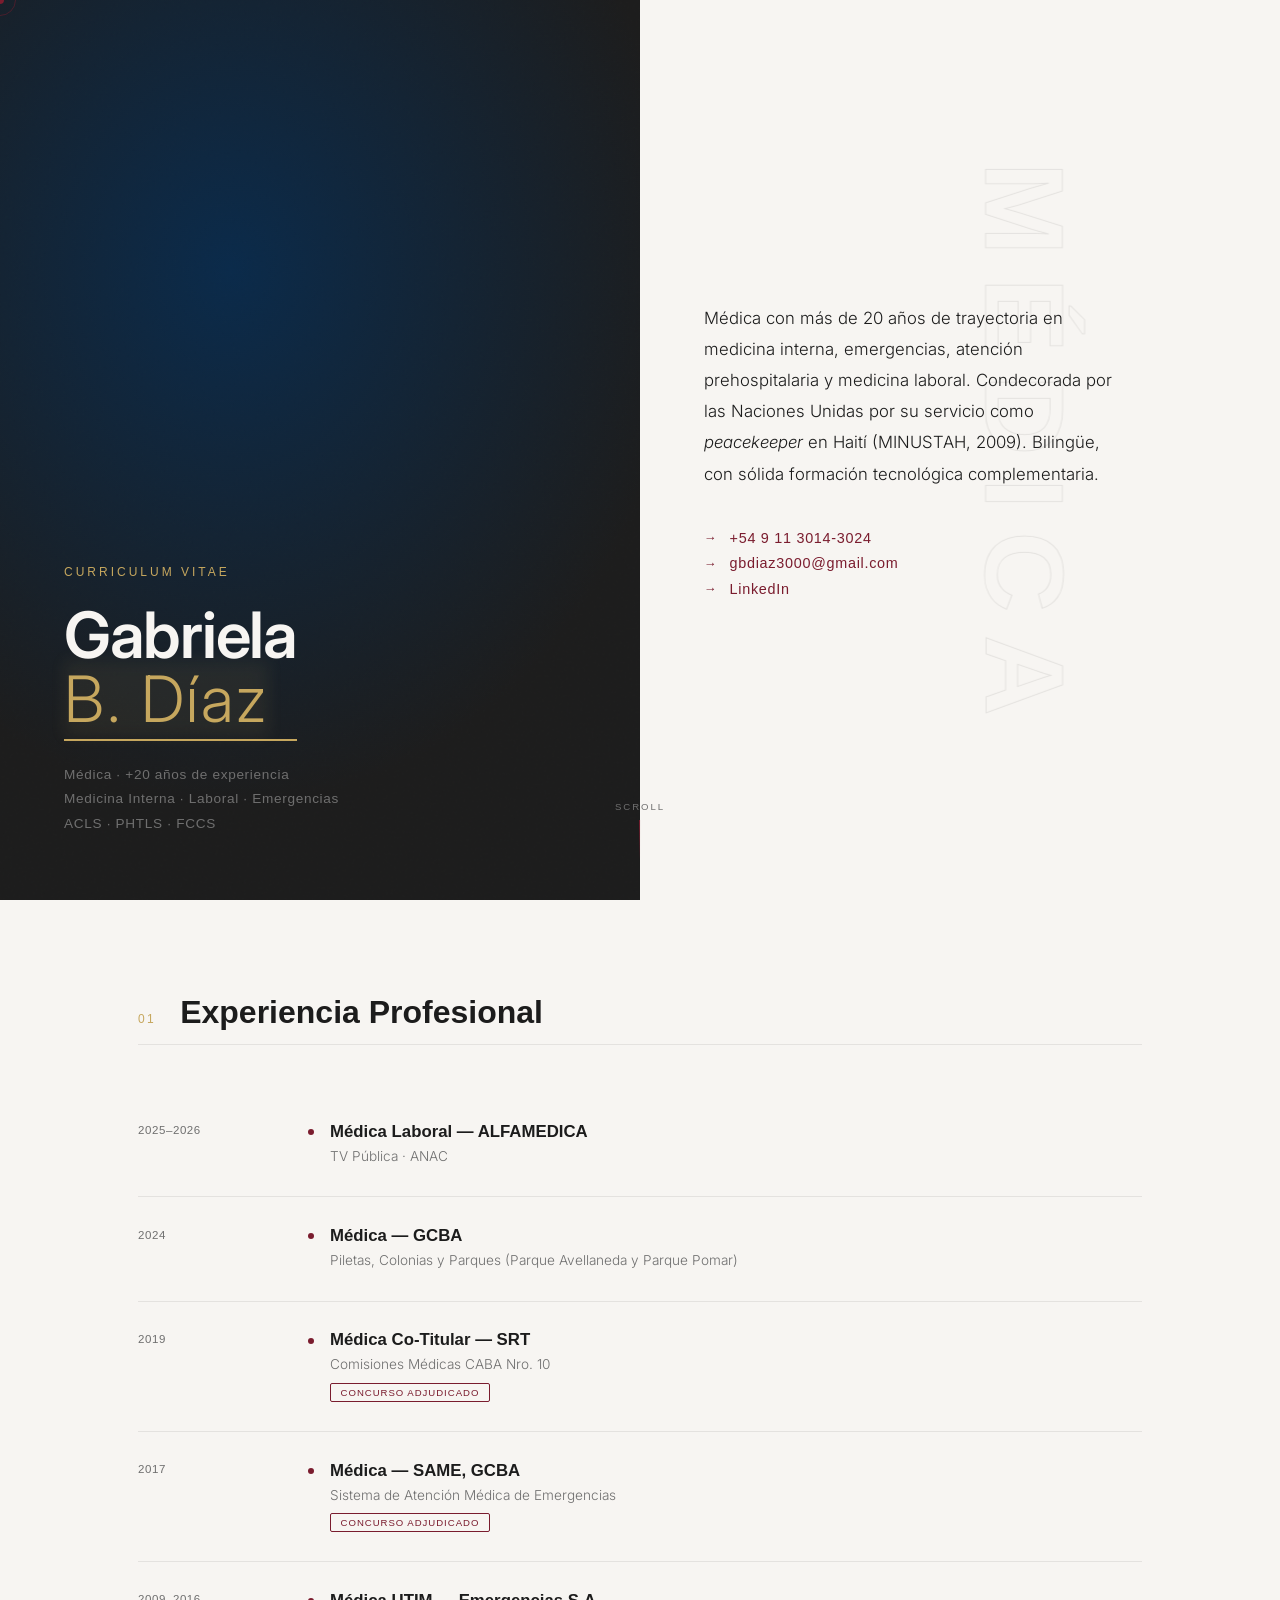
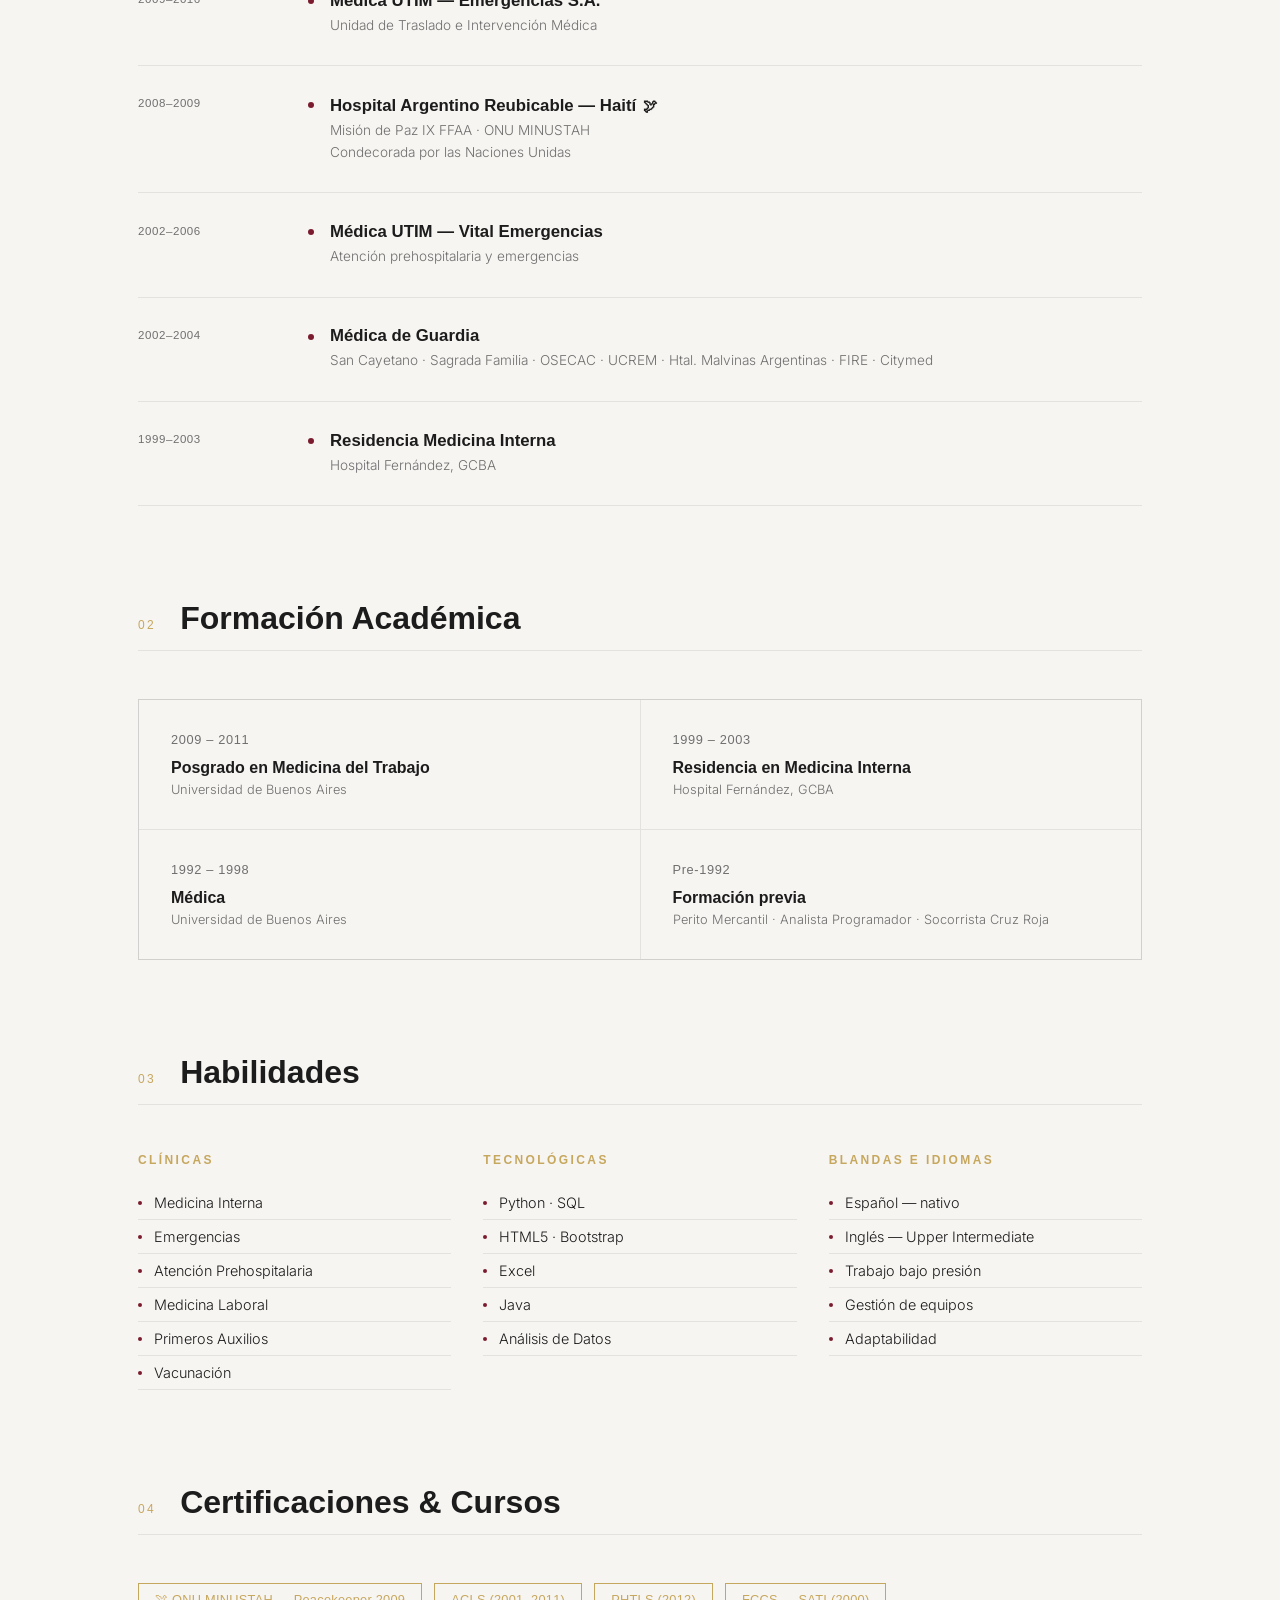
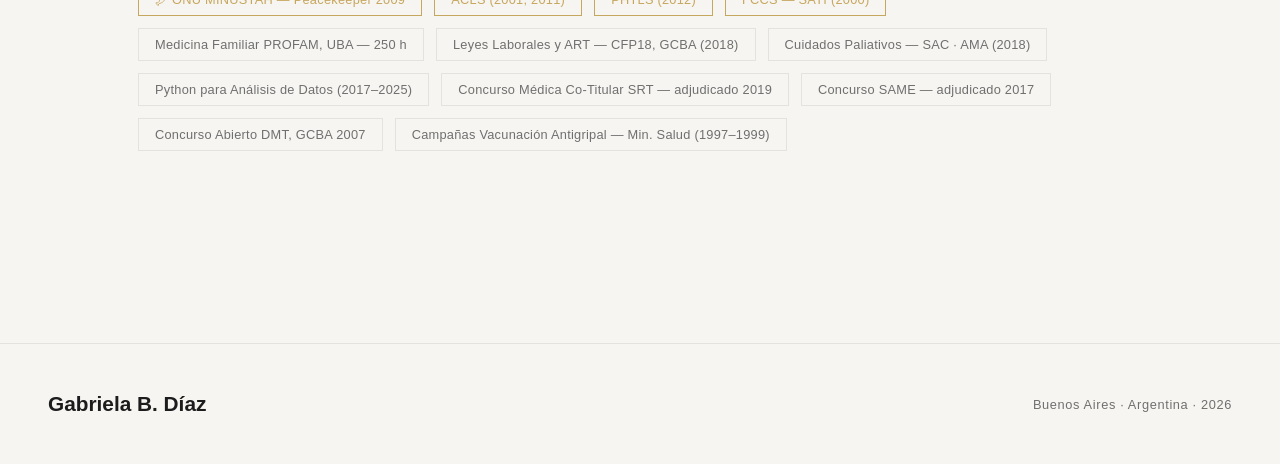
==== commit 05ae0e74: "año" ====
--- a/index.html
+++ b/index.html
@@ -262,7 +262,7 @@
   <!-- FOOTER -->
   <footer>
     <div class="name">Gabriela B. Díaz</div>
-    <div class="copy">Buenos Aires · Argentina · 2025</div>
+    <div class="copy">Buenos Aires · Argentina · 2026</div>
   </footer>
 
   <script>
